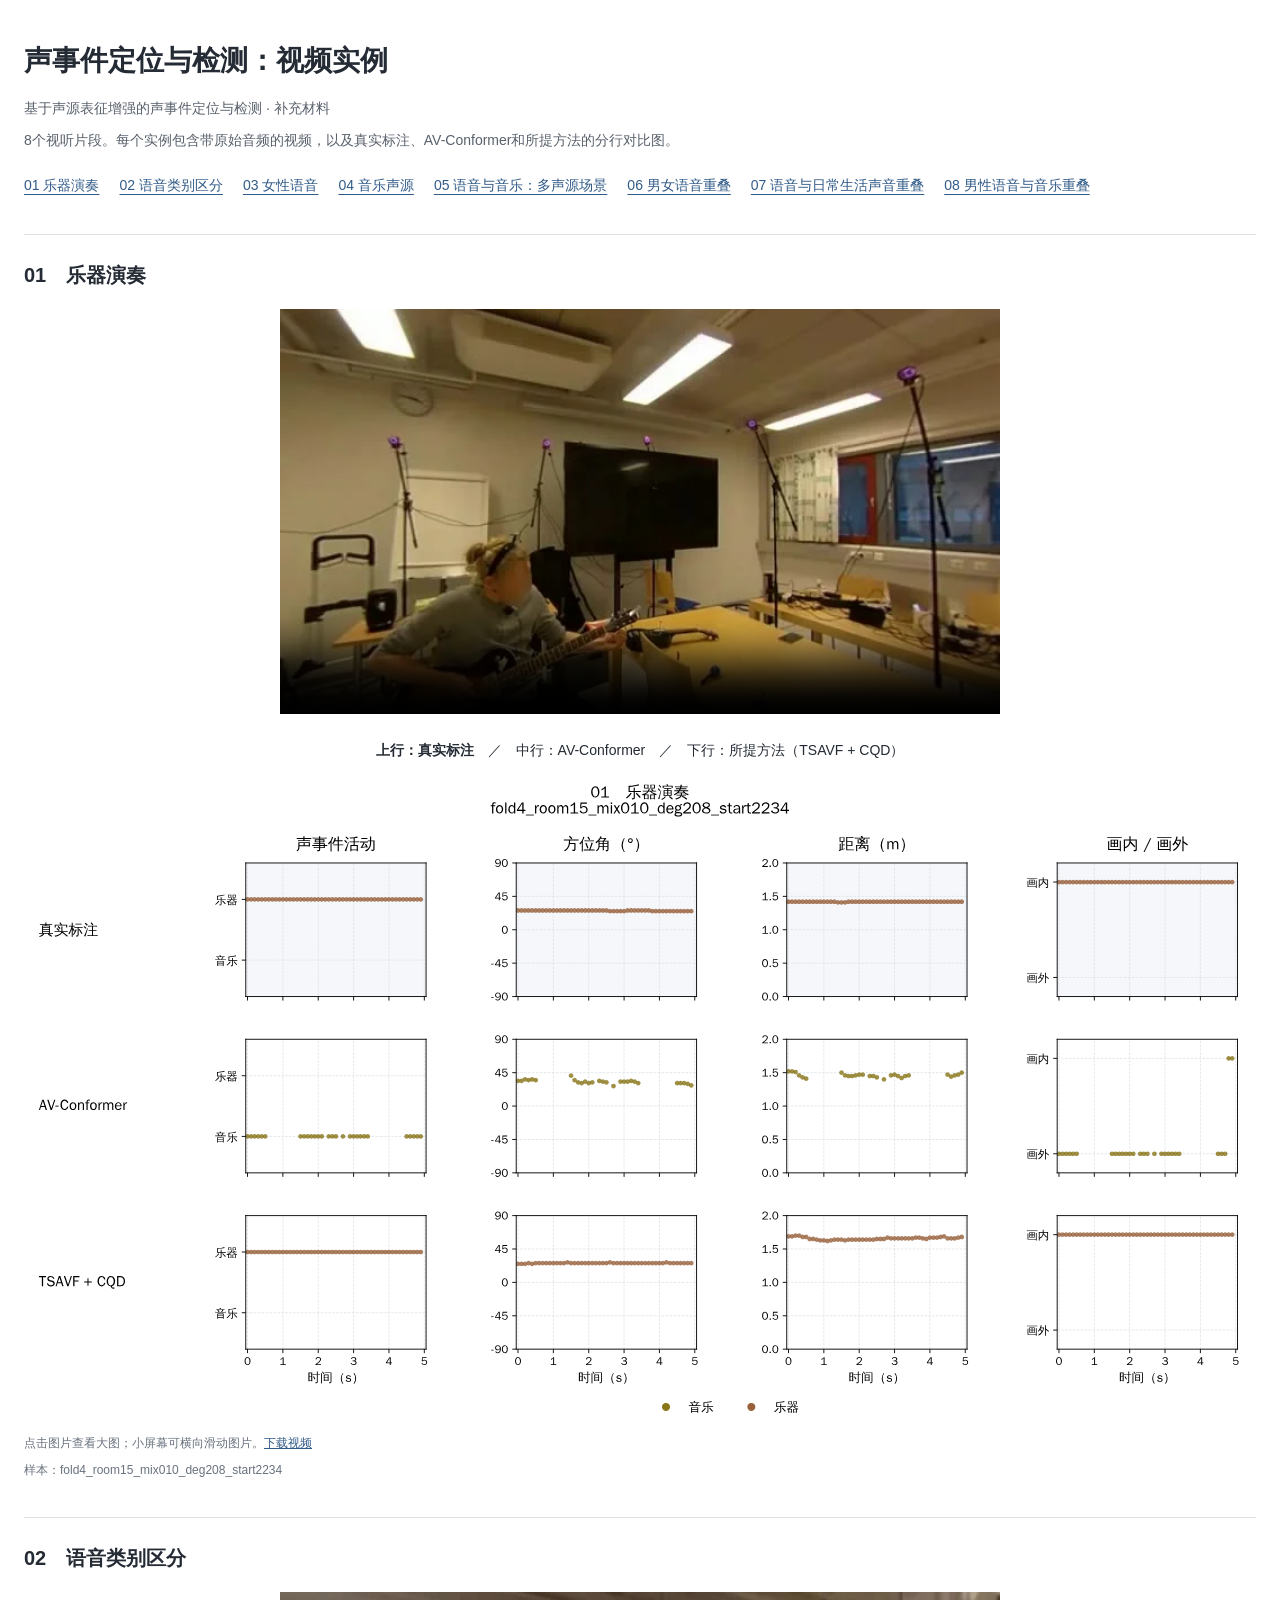
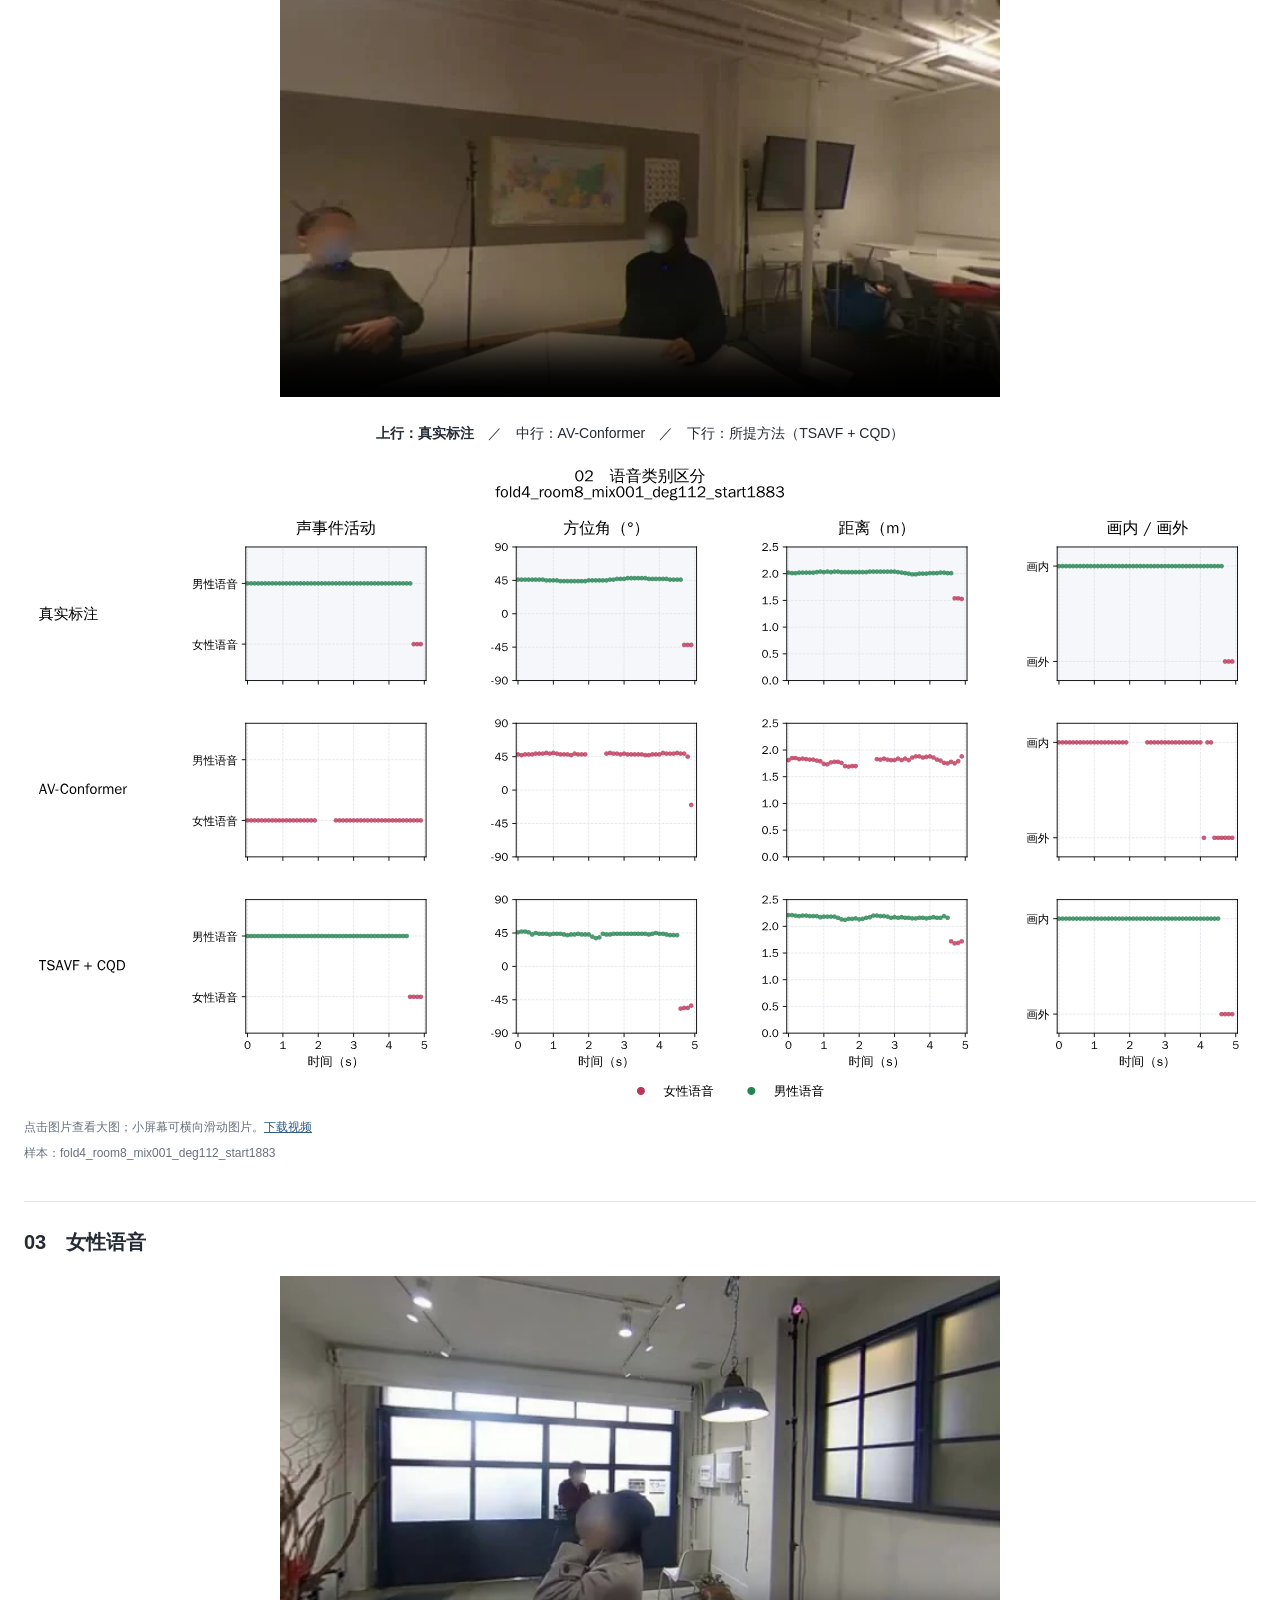
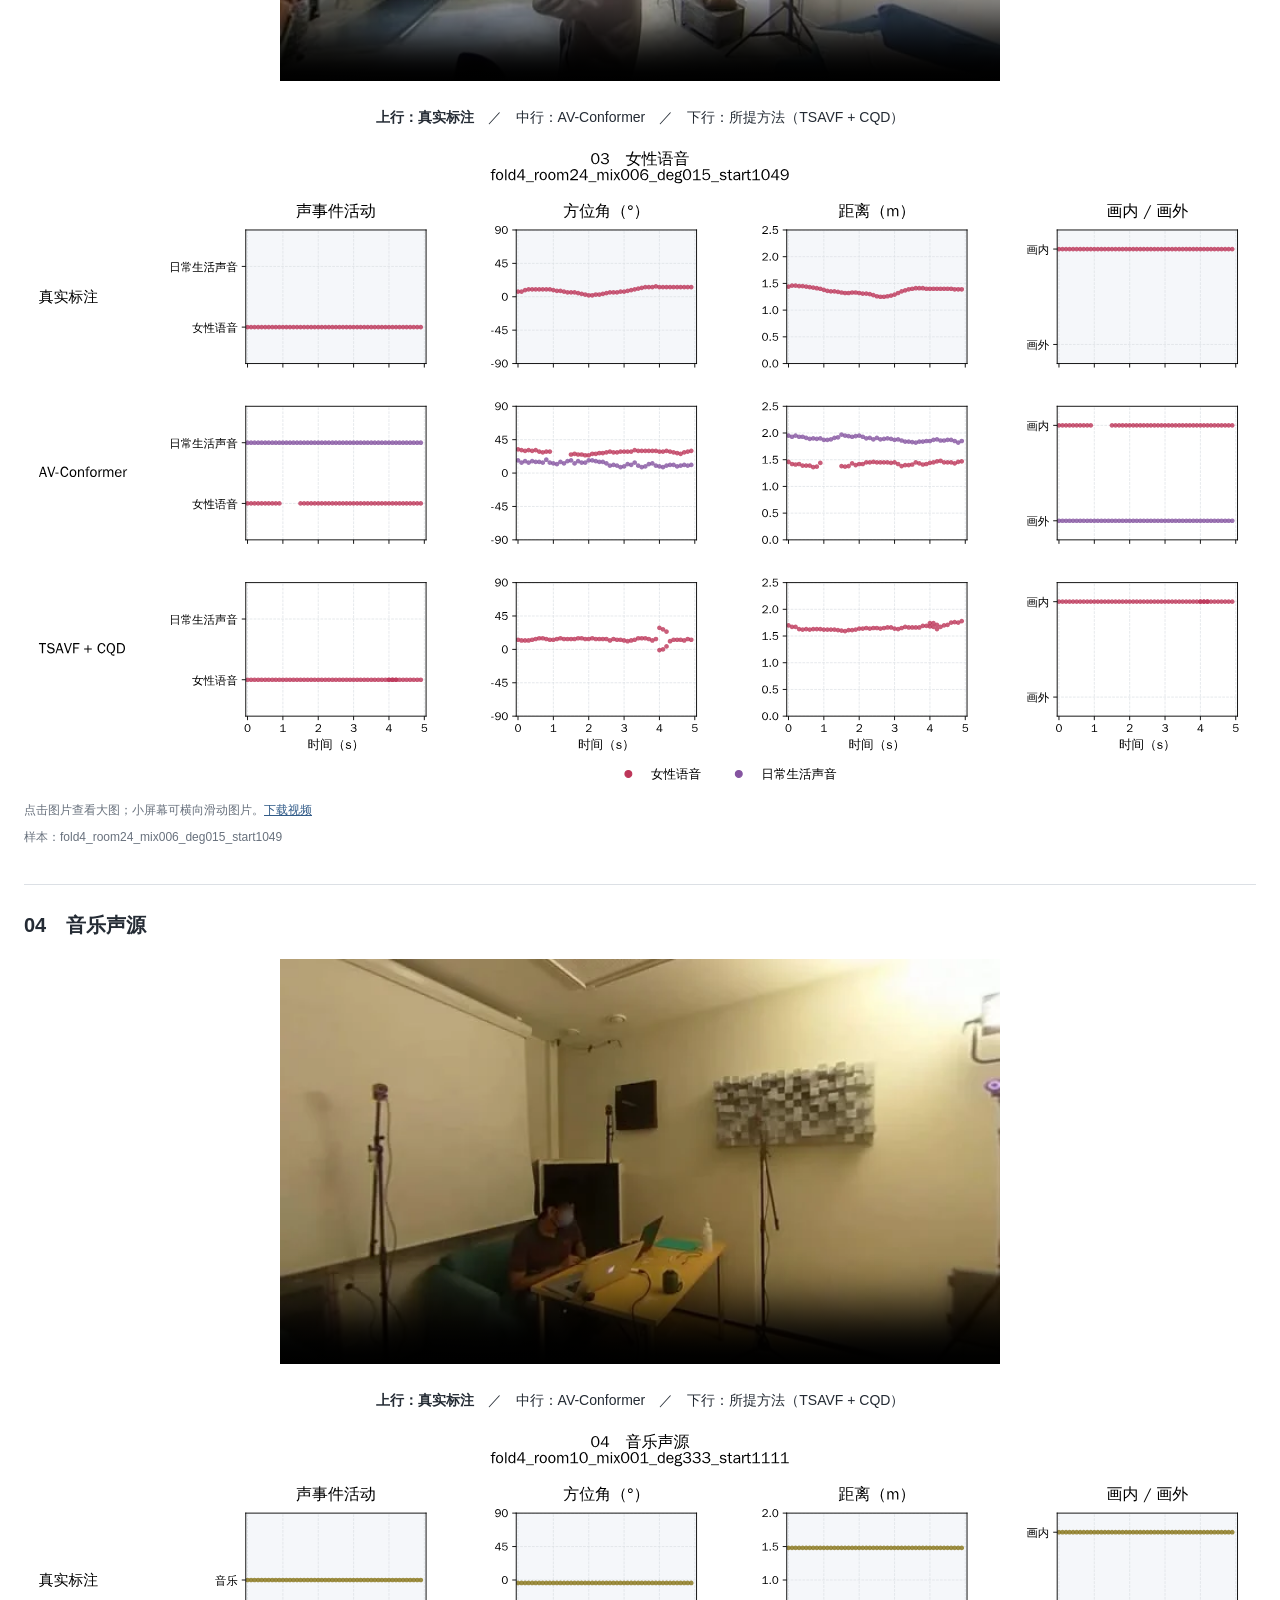
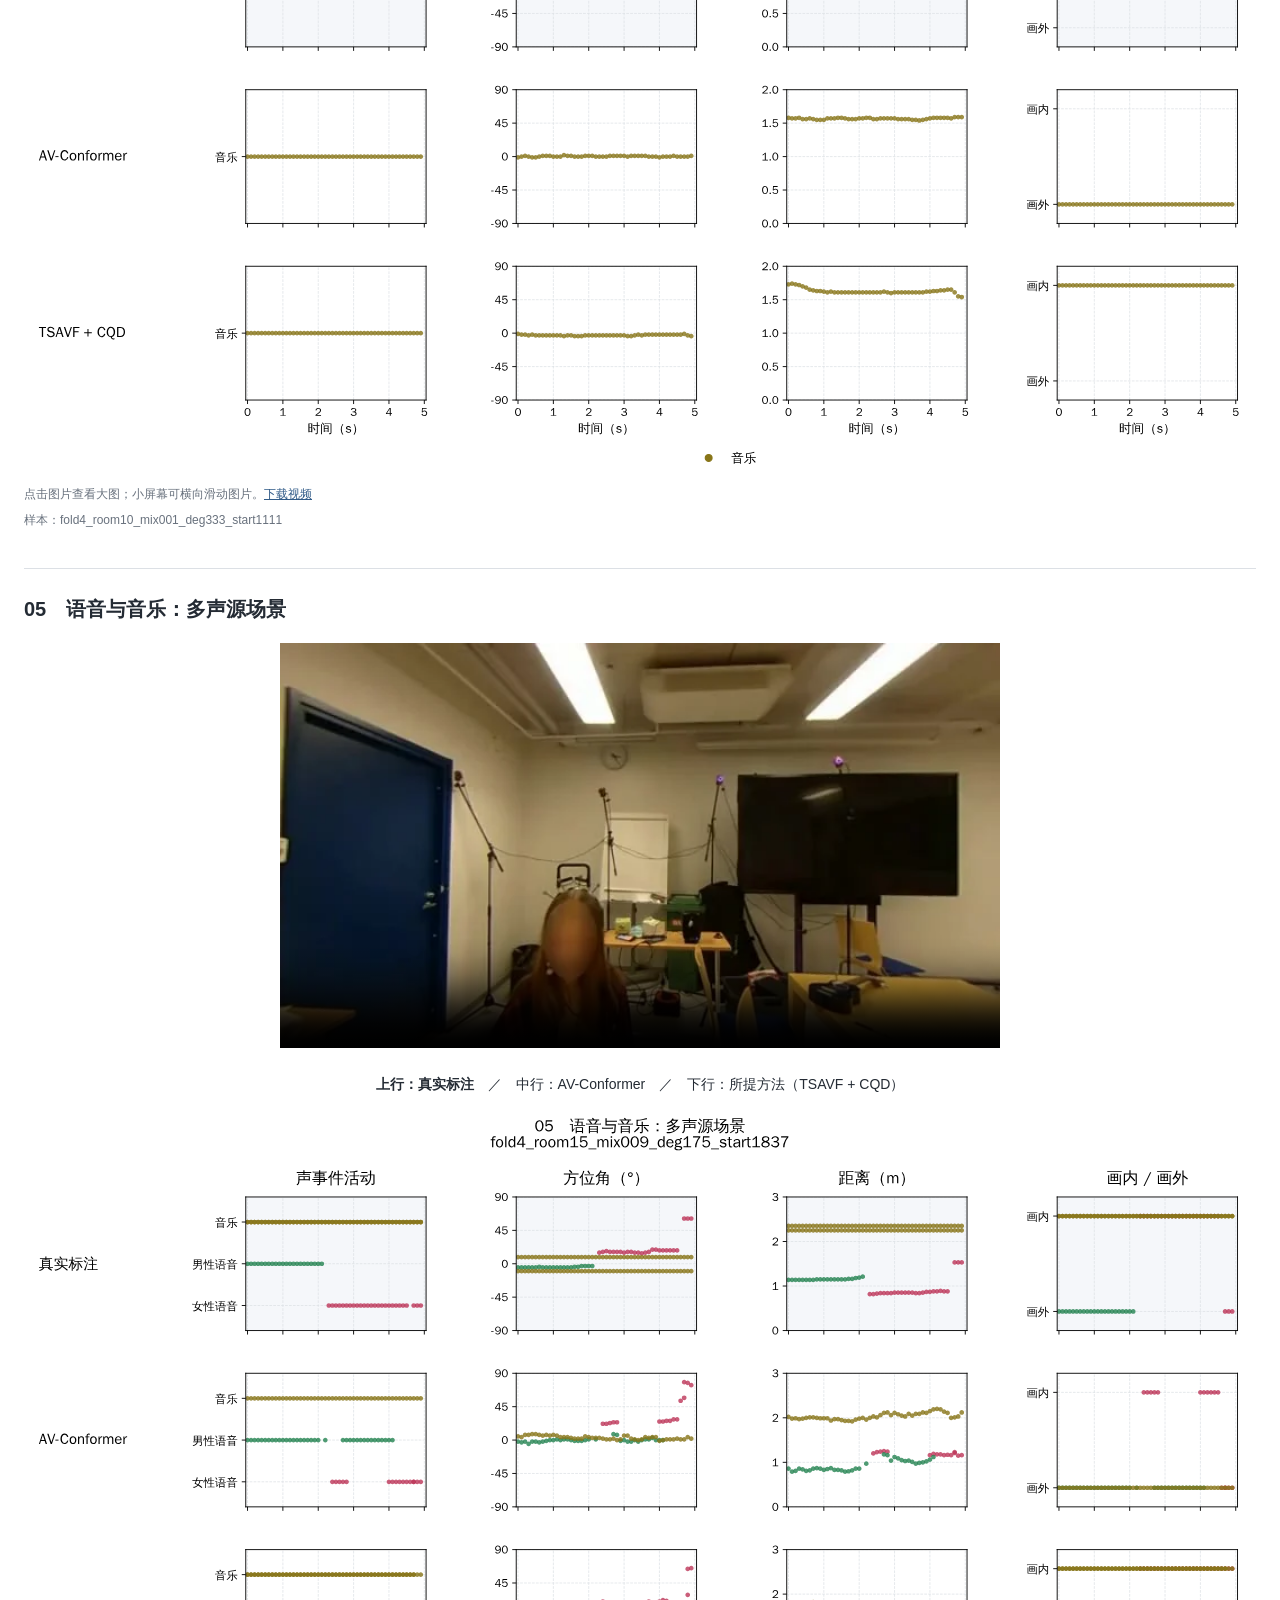
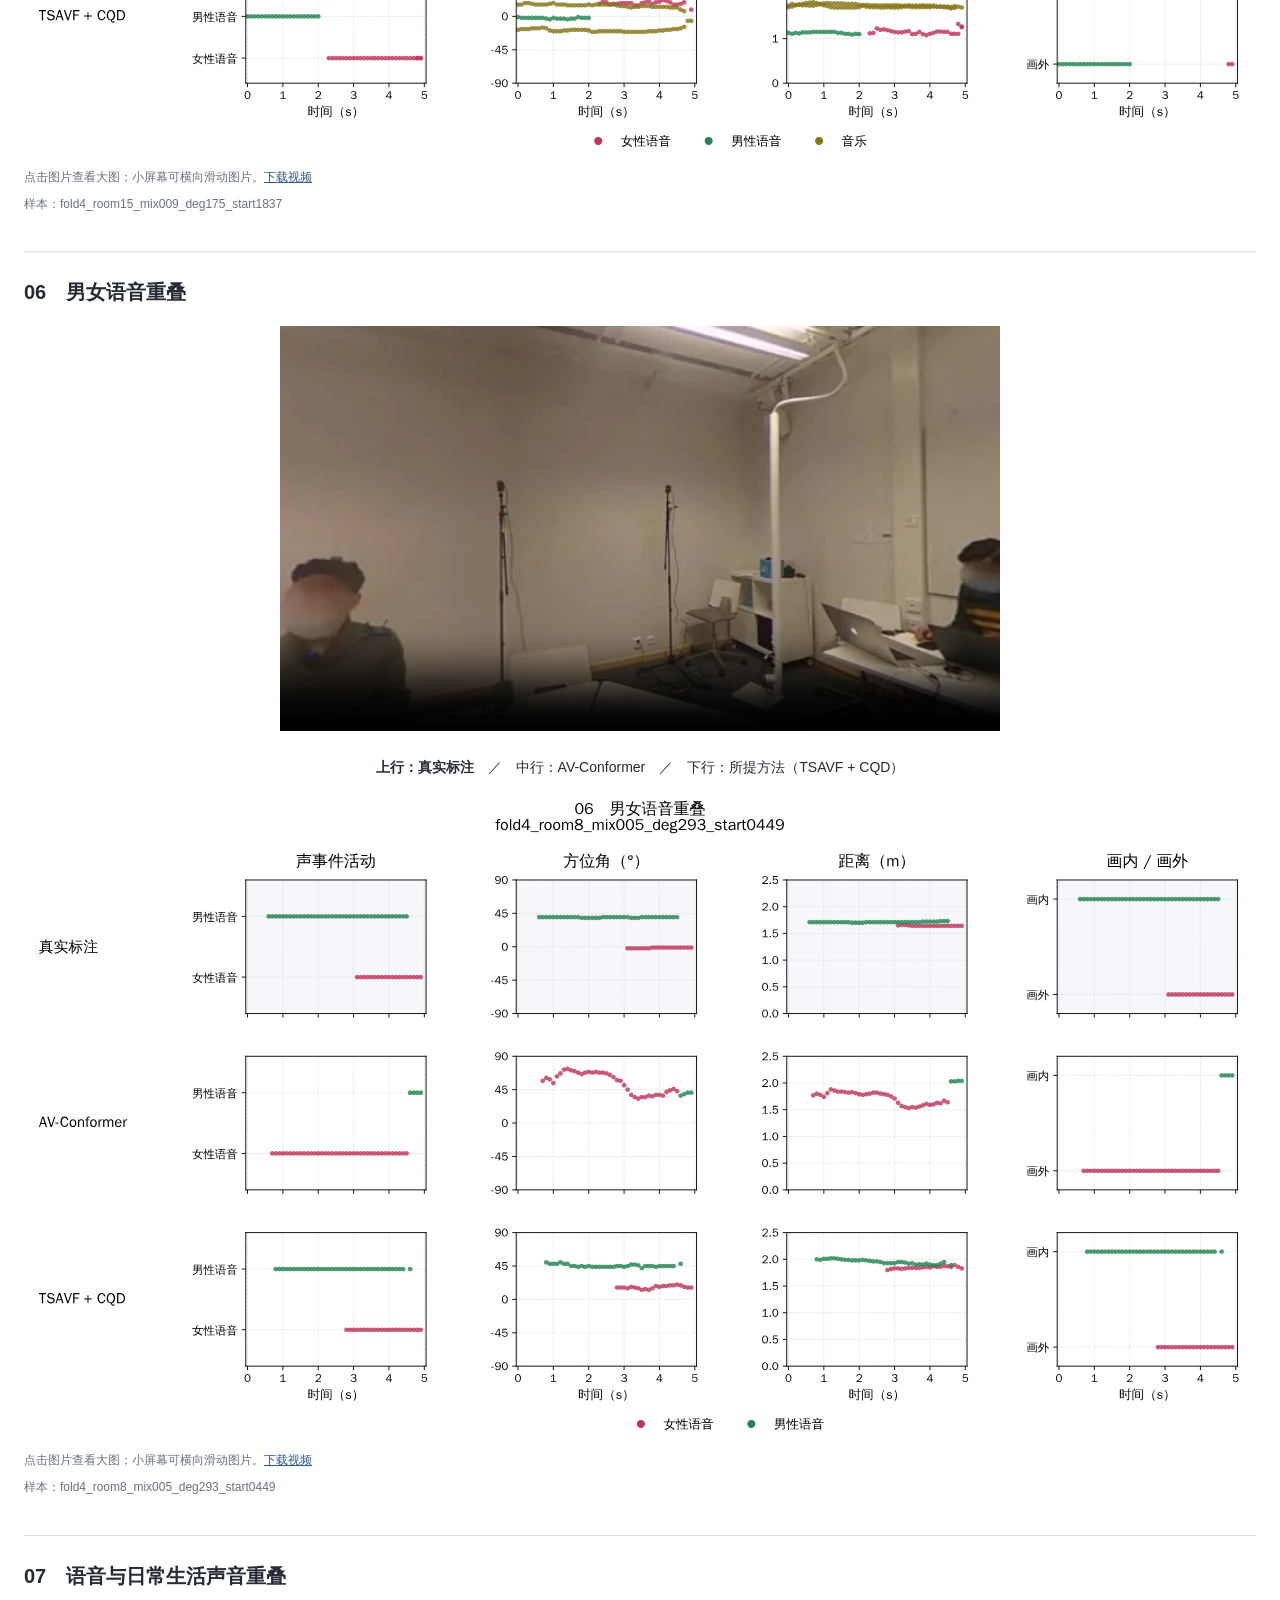
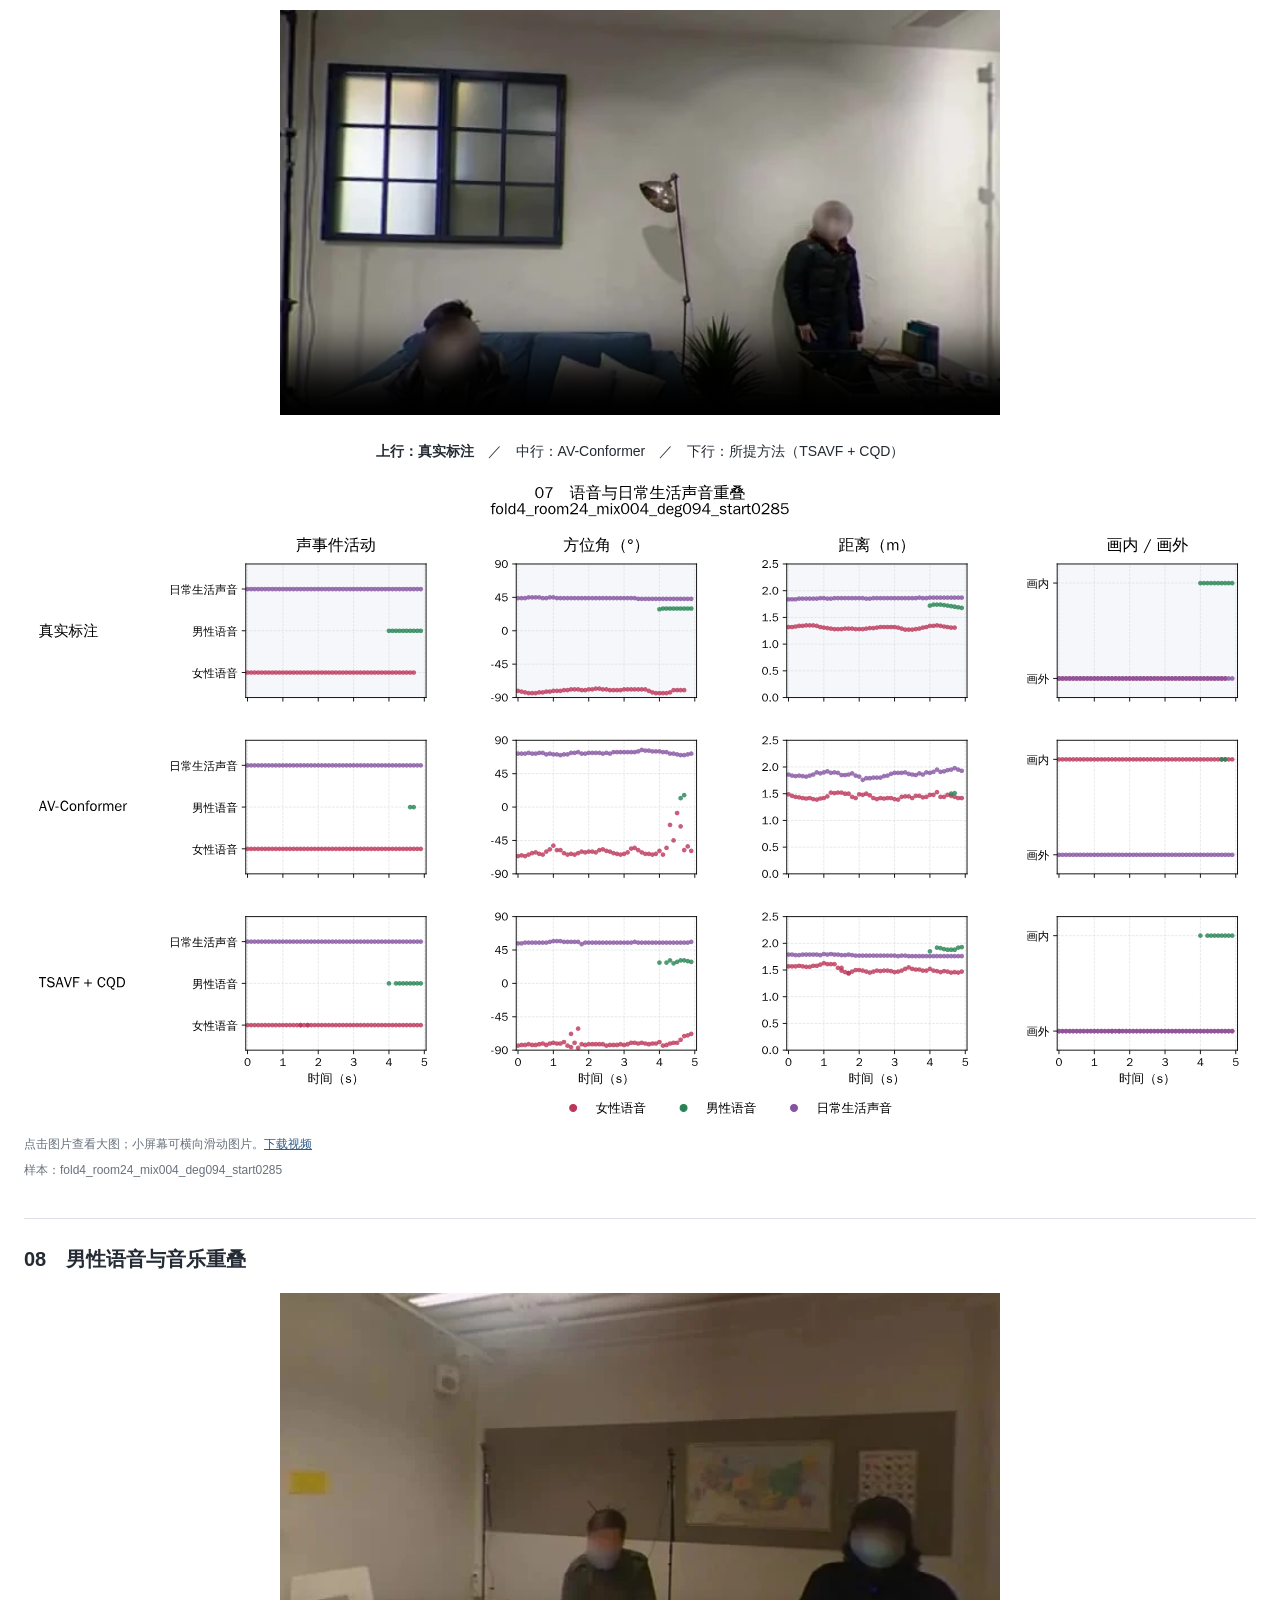
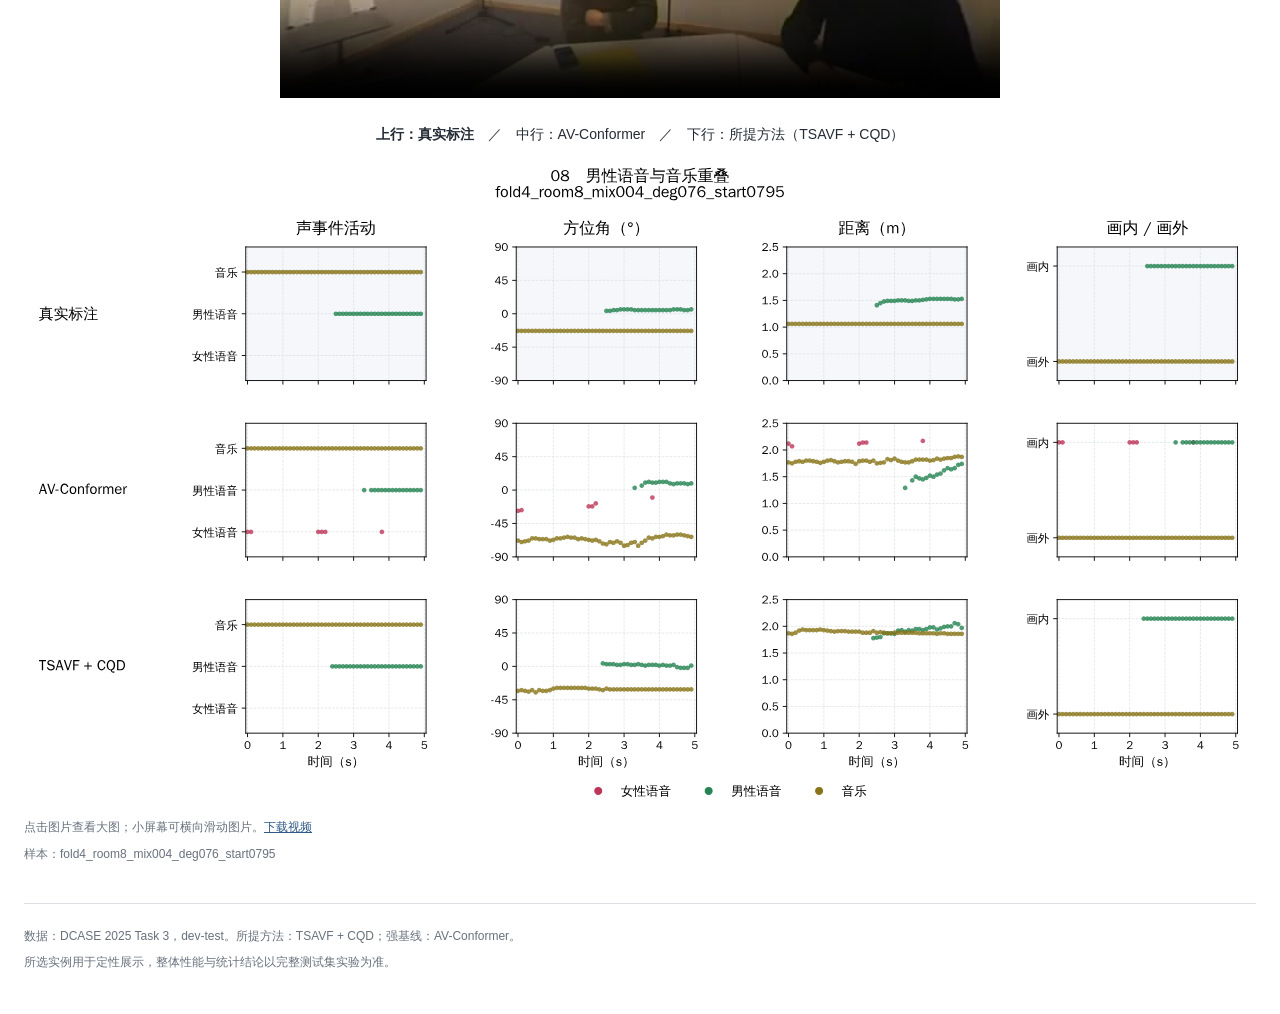
==== index.html @ 4a23061b "Add files via upload" ====
<!doctype html>
<html lang="zh-CN">
<head>
  <meta charset="utf-8">
  <meta name="viewport" content="width=device-width, initial-scale=1">
  <meta name="robots" content="noindex, nofollow">
  <meta name="description" content="基于声源表征增强的声事件定位与检测：八个视听实例及真实标注、AV-Conformer和所提方法的分行对比。">
  <title>声事件定位与检测 · 视频实例</title>
  <link rel="icon" href="assets/favicon.svg" type="image/svg+xml">
  <link rel="stylesheet" href="styles.css">
</head>
<body>
  <main>
    <header>
      <h1>声事件定位与检测：视频实例</h1>
      <p>基于声源表征增强的声事件定位与检测 · 补充材料</p>
      <p>8个视听片段。每个实例包含带原始音频的视频，以及真实标注、AV-Conformer和所提方法的分行对比图。</p>
      <nav aria-label="样本目录"><a href="#case-01">01 乐器演奏</a>
        <a href="#case-02">02 语音类别区分</a>
        <a href="#case-03">03 女性语音</a>
        <a href="#case-04">04 音乐声源</a>
        <a href="#case-05">05 语音与音乐：多声源场景</a>
        <a href="#case-06">06 男女语音重叠</a>
        <a href="#case-07">07 语音与日常生活声音重叠</a>
        <a href="#case-08">08 男性语音与音乐重叠</a></nav>
    </header>
    <section class="example" id="case-01">
      <h2>01　乐器演奏</h2>
      <video controls playsinline preload="none" poster="assets/case-01-poster.webp"
             aria-label="乐器演奏视频，含原始音频">
        <source src="assets/case-01.mp4" type="video/mp4">
        您的浏览器不支持视频播放，请<a href="assets/case-01.mp4">下载视频</a>。
      </video>
      <p class="row-guide"><strong>上行：真实标注</strong>　／　中行：AV-Conformer　／　下行：所提方法（TSAVF + CQD）</p>
      <a class="comparison" href="plots/01_fold4_room15_mix010_deg208_start2234.svg" target="_blank" rel="noopener"
         aria-label="打开乐器演奏完整对比图">
        <img src="plots/01_fold4_room15_mix010_deg208_start2234.svg" loading="lazy" width="1500" height="800"
             alt="乐器演奏。三行分别为真实标注、AV-Conformer和所提方法；四列分别为声事件活动、方位角、距离和画内画外，同列使用相同刻度。">
      </a>
      <p class="caption">点击图片查看大图；小屏幕可横向滑动图片。<a href="assets/case-01.mp4" download>下载视频</a></p>
      <p class="sample">样本：fold4_room15_mix010_deg208_start2234</p>
    </section>
    <section class="example" id="case-02">
      <h2>02　语音类别区分</h2>
      <video controls playsinline preload="none" poster="assets/case-02-poster.webp"
             aria-label="语音类别区分视频，含原始音频">
        <source src="assets/case-02.mp4" type="video/mp4">
        您的浏览器不支持视频播放，请<a href="assets/case-02.mp4">下载视频</a>。
      </video>
      <p class="row-guide"><strong>上行：真实标注</strong>　／　中行：AV-Conformer　／　下行：所提方法（TSAVF + CQD）</p>
      <a class="comparison" href="plots/02_fold4_room8_mix001_deg112_start1883.svg" target="_blank" rel="noopener"
         aria-label="打开语音类别区分完整对比图">
        <img src="plots/02_fold4_room8_mix001_deg112_start1883.svg" loading="lazy" width="1500" height="800"
             alt="语音类别区分。三行分别为真实标注、AV-Conformer和所提方法；四列分别为声事件活动、方位角、距离和画内画外，同列使用相同刻度。">
      </a>
      <p class="caption">点击图片查看大图；小屏幕可横向滑动图片。<a href="assets/case-02.mp4" download>下载视频</a></p>
      <p class="sample">样本：fold4_room8_mix001_deg112_start1883</p>
    </section>
    <section class="example" id="case-03">
      <h2>03　女性语音</h2>
      <video controls playsinline preload="none" poster="assets/case-03-poster.webp"
             aria-label="女性语音视频，含原始音频">
        <source src="assets/case-03.mp4" type="video/mp4">
        您的浏览器不支持视频播放，请<a href="assets/case-03.mp4">下载视频</a>。
      </video>
      <p class="row-guide"><strong>上行：真实标注</strong>　／　中行：AV-Conformer　／　下行：所提方法（TSAVF + CQD）</p>
      <a class="comparison" href="plots/03_fold4_room24_mix006_deg015_start1049.svg" target="_blank" rel="noopener"
         aria-label="打开女性语音完整对比图">
        <img src="plots/03_fold4_room24_mix006_deg015_start1049.svg" loading="lazy" width="1500" height="800"
             alt="女性语音。三行分别为真实标注、AV-Conformer和所提方法；四列分别为声事件活动、方位角、距离和画内画外，同列使用相同刻度。">
      </a>
      <p class="caption">点击图片查看大图；小屏幕可横向滑动图片。<a href="assets/case-03.mp4" download>下载视频</a></p>
      <p class="sample">样本：fold4_room24_mix006_deg015_start1049</p>
    </section>
    <section class="example" id="case-04">
      <h2>04　音乐声源</h2>
      <video controls playsinline preload="none" poster="assets/case-04-poster.webp"
             aria-label="音乐声源视频，含原始音频">
        <source src="assets/case-04.mp4" type="video/mp4">
        您的浏览器不支持视频播放，请<a href="assets/case-04.mp4">下载视频</a>。
      </video>
      <p class="row-guide"><strong>上行：真实标注</strong>　／　中行：AV-Conformer　／　下行：所提方法（TSAVF + CQD）</p>
      <a class="comparison" href="plots/04_fold4_room10_mix001_deg333_start1111.svg" target="_blank" rel="noopener"
         aria-label="打开音乐声源完整对比图">
        <img src="plots/04_fold4_room10_mix001_deg333_start1111.svg" loading="lazy" width="1500" height="800"
             alt="音乐声源。三行分别为真实标注、AV-Conformer和所提方法；四列分别为声事件活动、方位角、距离和画内画外，同列使用相同刻度。">
      </a>
      <p class="caption">点击图片查看大图；小屏幕可横向滑动图片。<a href="assets/case-04.mp4" download>下载视频</a></p>
      <p class="sample">样本：fold4_room10_mix001_deg333_start1111</p>
    </section>
    <section class="example" id="case-05">
      <h2>05　语音与音乐：多声源场景</h2>
      <video controls playsinline preload="none" poster="assets/case-05-poster.webp"
             aria-label="语音与音乐：多声源场景视频，含原始音频">
        <source src="assets/case-05.mp4" type="video/mp4">
        您的浏览器不支持视频播放，请<a href="assets/case-05.mp4">下载视频</a>。
      </video>
      <p class="row-guide"><strong>上行：真实标注</strong>　／　中行：AV-Conformer　／　下行：所提方法（TSAVF + CQD）</p>
      <a class="comparison" href="plots/05_fold4_room15_mix009_deg175_start1837.svg" target="_blank" rel="noopener"
         aria-label="打开语音与音乐：多声源场景完整对比图">
        <img src="plots/05_fold4_room15_mix009_deg175_start1837.svg" loading="lazy" width="1500" height="800"
             alt="语音与音乐：多声源场景。三行分别为真实标注、AV-Conformer和所提方法；四列分别为声事件活动、方位角、距离和画内画外，同列使用相同刻度。">
      </a>
      <p class="caption">点击图片查看大图；小屏幕可横向滑动图片。<a href="assets/case-05.mp4" download>下载视频</a></p>
      <p class="sample">样本：fold4_room15_mix009_deg175_start1837</p>
    </section>
    <section class="example" id="case-06">
      <h2>06　男女语音重叠</h2>
      <video controls playsinline preload="none" poster="assets/case-06-poster.webp"
             aria-label="男女语音重叠视频，含原始音频">
        <source src="assets/case-06.mp4" type="video/mp4">
        您的浏览器不支持视频播放，请<a href="assets/case-06.mp4">下载视频</a>。
      </video>
      <p class="row-guide"><strong>上行：真实标注</strong>　／　中行：AV-Conformer　／　下行：所提方法（TSAVF + CQD）</p>
      <a class="comparison" href="plots/06_fold4_room8_mix005_deg293_start0449.svg" target="_blank" rel="noopener"
         aria-label="打开男女语音重叠完整对比图">
        <img src="plots/06_fold4_room8_mix005_deg293_start0449.svg" loading="lazy" width="1500" height="800"
             alt="男女语音重叠。三行分别为真实标注、AV-Conformer和所提方法；四列分别为声事件活动、方位角、距离和画内画外，同列使用相同刻度。">
      </a>
      <p class="caption">点击图片查看大图；小屏幕可横向滑动图片。<a href="assets/case-06.mp4" download>下载视频</a></p>
      <p class="sample">样本：fold4_room8_mix005_deg293_start0449</p>
    </section>
    <section class="example" id="case-07">
      <h2>07　语音与日常生活声音重叠</h2>
      <video controls playsinline preload="none" poster="assets/case-07-poster.webp"
             aria-label="语音与日常生活声音重叠视频，含原始音频">
        <source src="assets/case-07.mp4" type="video/mp4">
        您的浏览器不支持视频播放，请<a href="assets/case-07.mp4">下载视频</a>。
      </video>
      <p class="row-guide"><strong>上行：真实标注</strong>　／　中行：AV-Conformer　／　下行：所提方法（TSAVF + CQD）</p>
      <a class="comparison" href="plots/07_fold4_room24_mix004_deg094_start0285.svg" target="_blank" rel="noopener"
         aria-label="打开语音与日常生活声音重叠完整对比图">
        <img src="plots/07_fold4_room24_mix004_deg094_start0285.svg" loading="lazy" width="1500" height="800"
             alt="语音与日常生活声音重叠。三行分别为真实标注、AV-Conformer和所提方法；四列分别为声事件活动、方位角、距离和画内画外，同列使用相同刻度。">
      </a>
      <p class="caption">点击图片查看大图；小屏幕可横向滑动图片。<a href="assets/case-07.mp4" download>下载视频</a></p>
      <p class="sample">样本：fold4_room24_mix004_deg094_start0285</p>
    </section>
    <section class="example" id="case-08">
      <h2>08　男性语音与音乐重叠</h2>
      <video controls playsinline preload="none" poster="assets/case-08-poster.webp"
             aria-label="男性语音与音乐重叠视频，含原始音频">
        <source src="assets/case-08.mp4" type="video/mp4">
        您的浏览器不支持视频播放，请<a href="assets/case-08.mp4">下载视频</a>。
      </video>
      <p class="row-guide"><strong>上行：真实标注</strong>　／　中行：AV-Conformer　／　下行：所提方法（TSAVF + CQD）</p>
      <a class="comparison" href="plots/08_fold4_room8_mix004_deg076_start0795.svg" target="_blank" rel="noopener"
         aria-label="打开男性语音与音乐重叠完整对比图">
        <img src="plots/08_fold4_room8_mix004_deg076_start0795.svg" loading="lazy" width="1500" height="800"
             alt="男性语音与音乐重叠。三行分别为真实标注、AV-Conformer和所提方法；四列分别为声事件活动、方位角、距离和画内画外，同列使用相同刻度。">
      </a>
      <p class="caption">点击图片查看大图；小屏幕可横向滑动图片。<a href="assets/case-08.mp4" download>下载视频</a></p>
      <p class="sample">样本：fold4_room8_mix004_deg076_start0795</p>
    </section>
    <footer>
      <p>数据：DCASE 2025 Task 3，dev-test。所提方法：TSAVF + CQD；强基线：AV-Conformer。</p>
      <p>所选实例用于定性展示，整体性能与统计结论以完整测试集实验为准。</p>
    </footer>
  </main>
  <script src="app.js" defer></script>
</body>
</html>
---- styles.css ----
* { box-sizing: border-box; }
html { scroll-behavior: smooth; }
body { margin: 0; background: #fff; color: #242b34;
  font-family: -apple-system, BlinkMacSystemFont, 'Segoe UI', 'Microsoft YaHei', sans-serif;
  line-height: 1.8; }
main { max-width: 1280px; margin: 0 auto; padding: 36px 24px; }
h1 { font-size: 28px; margin: 0 0 10px; }
header p { margin: 6px 0; color: #59616c; font-size: 14px; }
nav { display: flex; flex-wrap: wrap; gap: 8px 20px; margin-top: 20px; font-size: 14px; }
nav a { text-underline-offset: 4px; }
.example { margin-top: 36px; padding-top: 22px; border-top: 1px solid #dce0e5; }
h2 { font-size: 20px; margin: 0 0 16px; font-weight: 600; }
video { display: block; width: min(100%, 720px); aspect-ratio: 16 / 9;
  margin: 0 auto; background: #151719; }
.row-guide { margin: 24px 0 8px; text-align: center; font-size: 14px; }
.comparison { display: block; overflow-x: auto; }
.comparison img { display: block; width: 100%; min-width: 1000px; height: auto; }
a { color: #315b88; }
a:focus-visible, video:focus-visible { outline: 3px solid #315b88; outline-offset: 4px; }
.caption, .sample { color: #68717d; font-size: 12px; margin: 5px 0; }
.sample { overflow-wrap: anywhere; }
footer { margin-top: 38px; border-top: 1px solid #dce0e5; padding-top: 18px;
  font-size: 12px; color: #68717d; }
footer p { margin: 4px 0; }
@media (max-width: 640px) {
  main { padding: 24px 16px; }
  h1 { font-size: 23px; }
  .row-guide { font-size: 12px; }
}
@media (prefers-reduced-motion: reduce) { html { scroll-behavior: auto; } }
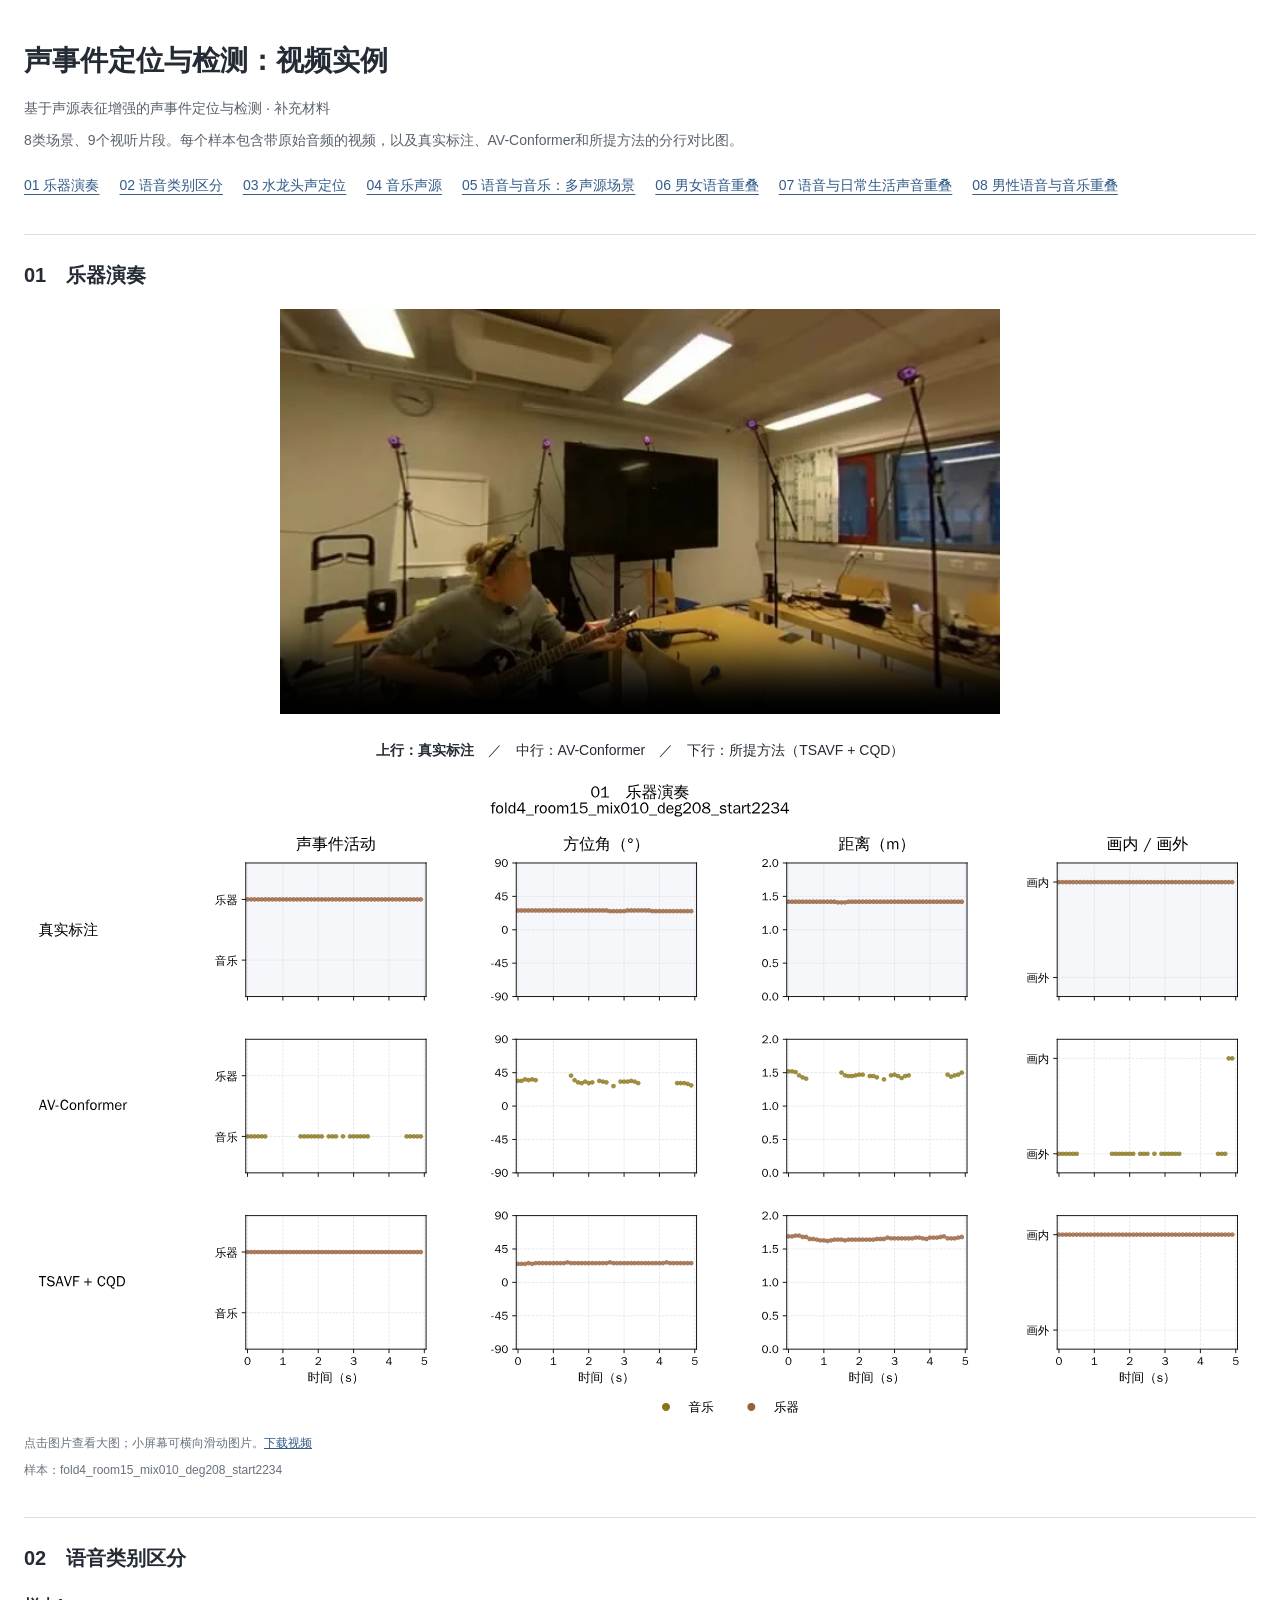
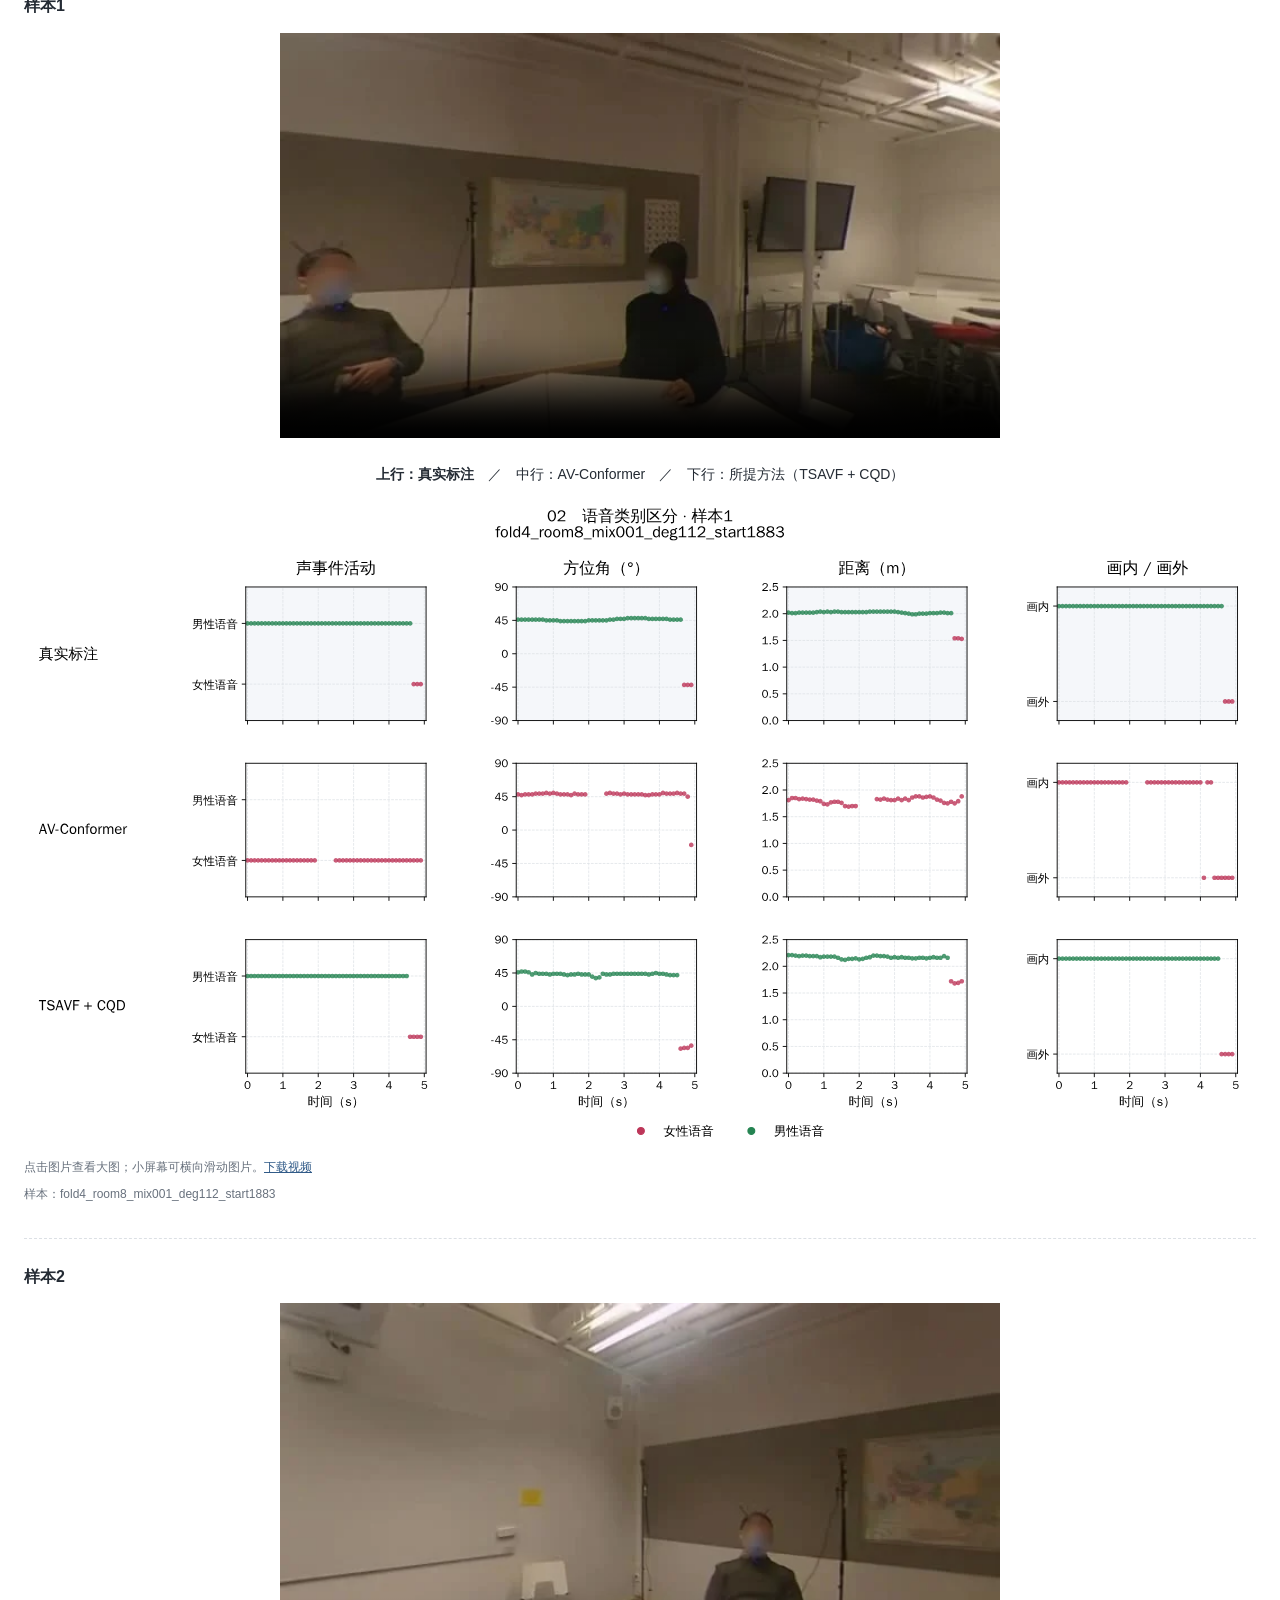
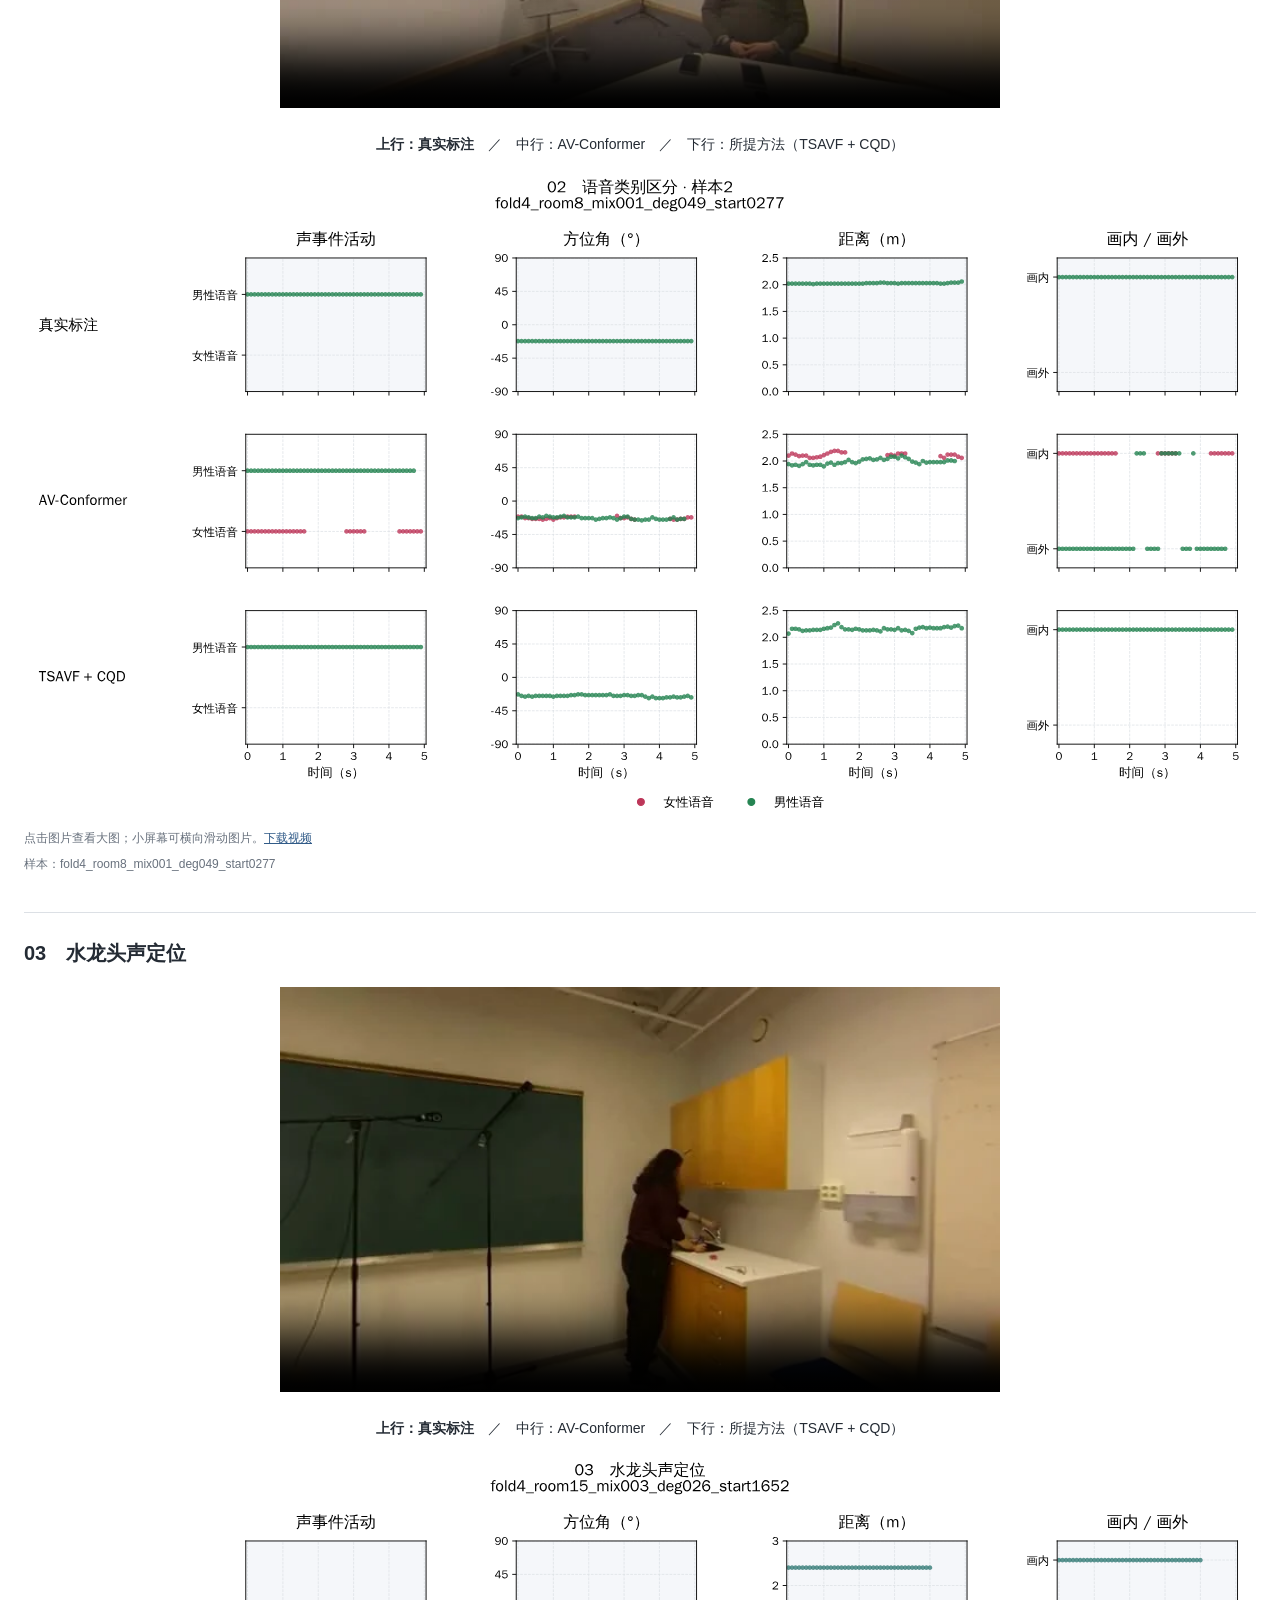
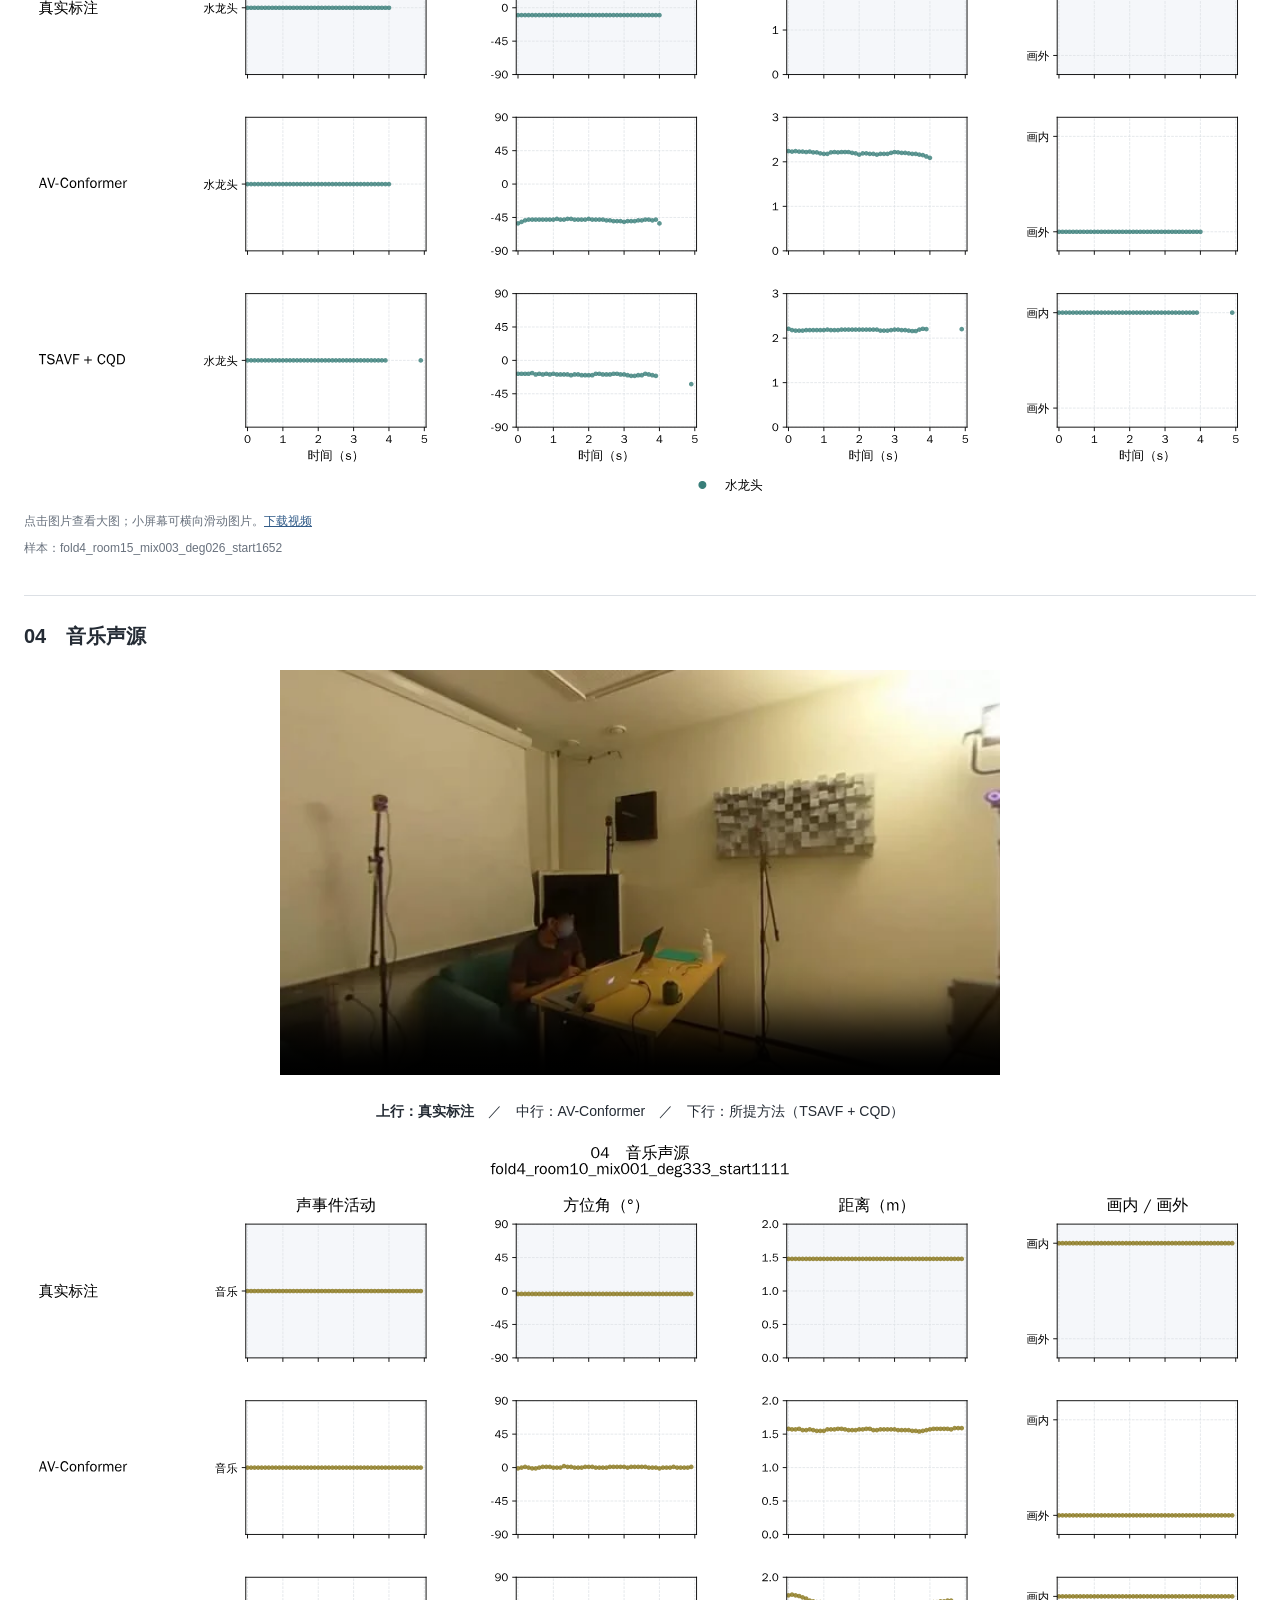
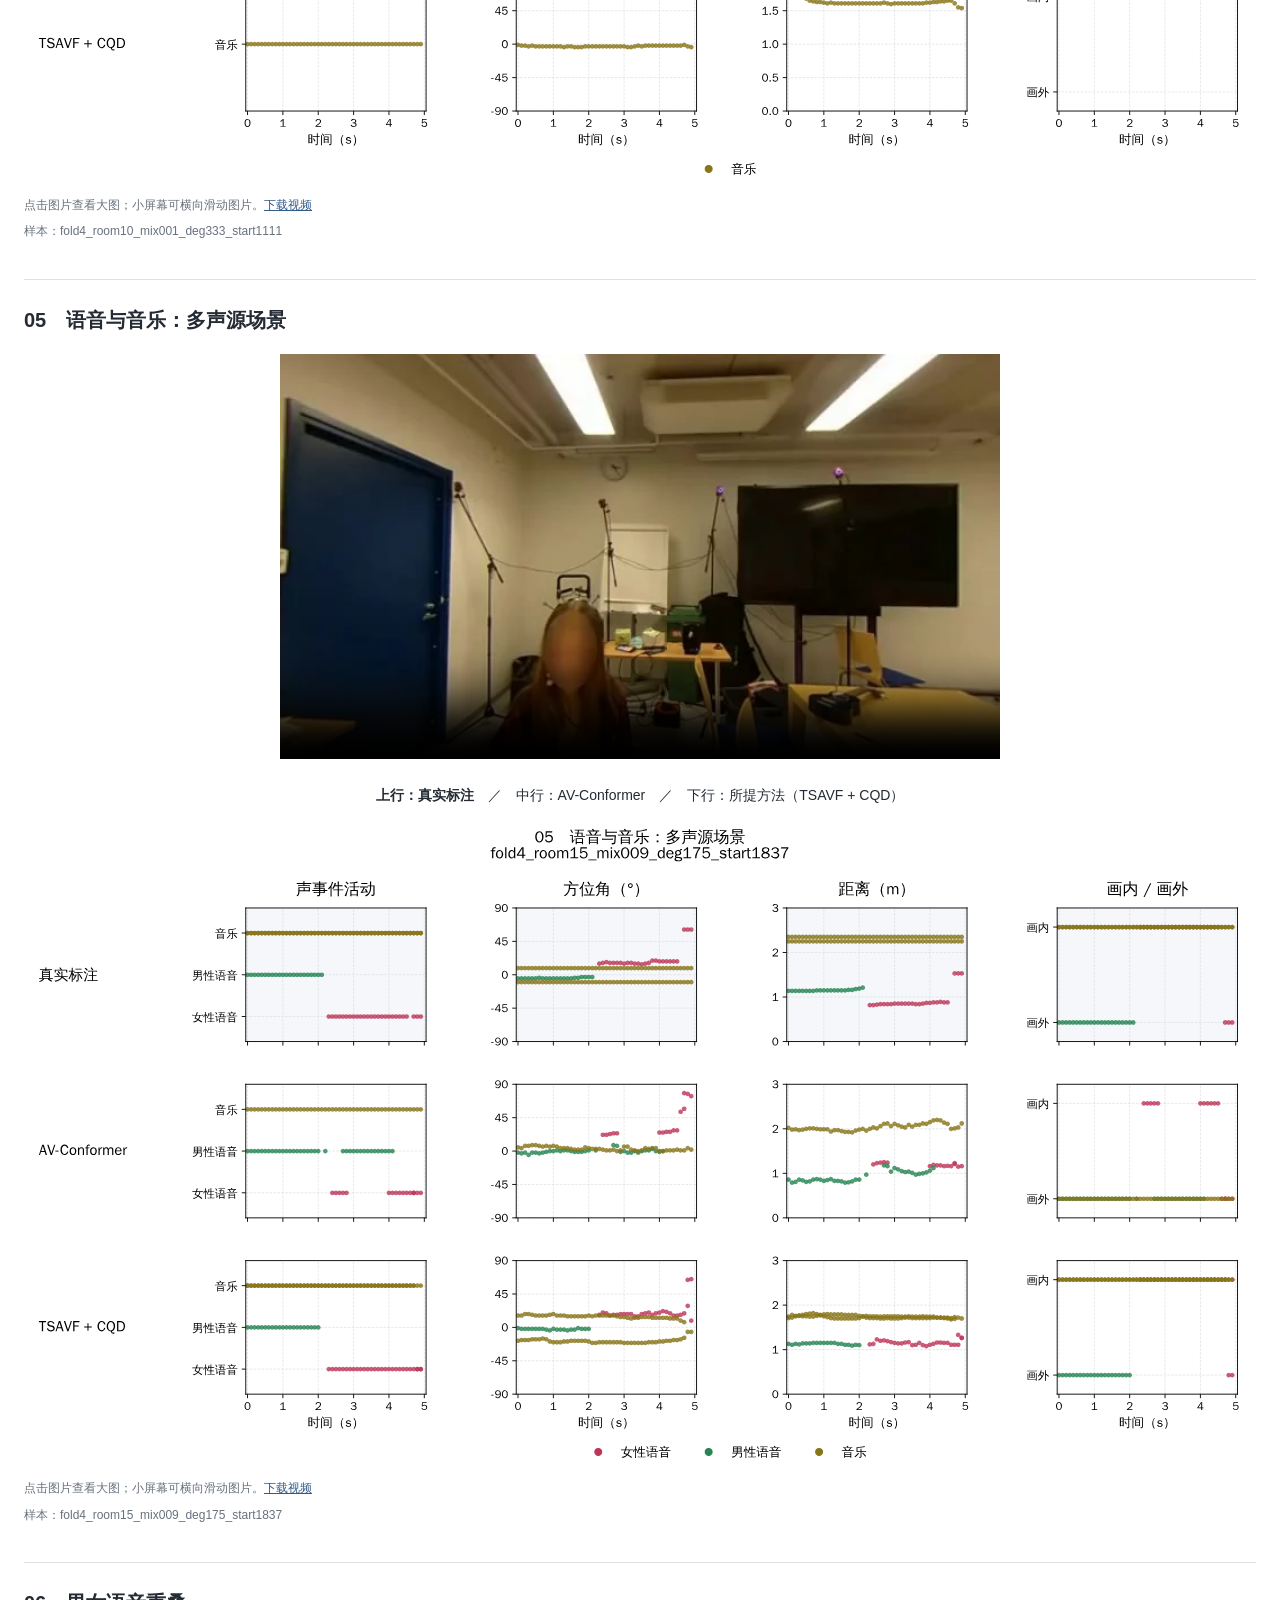
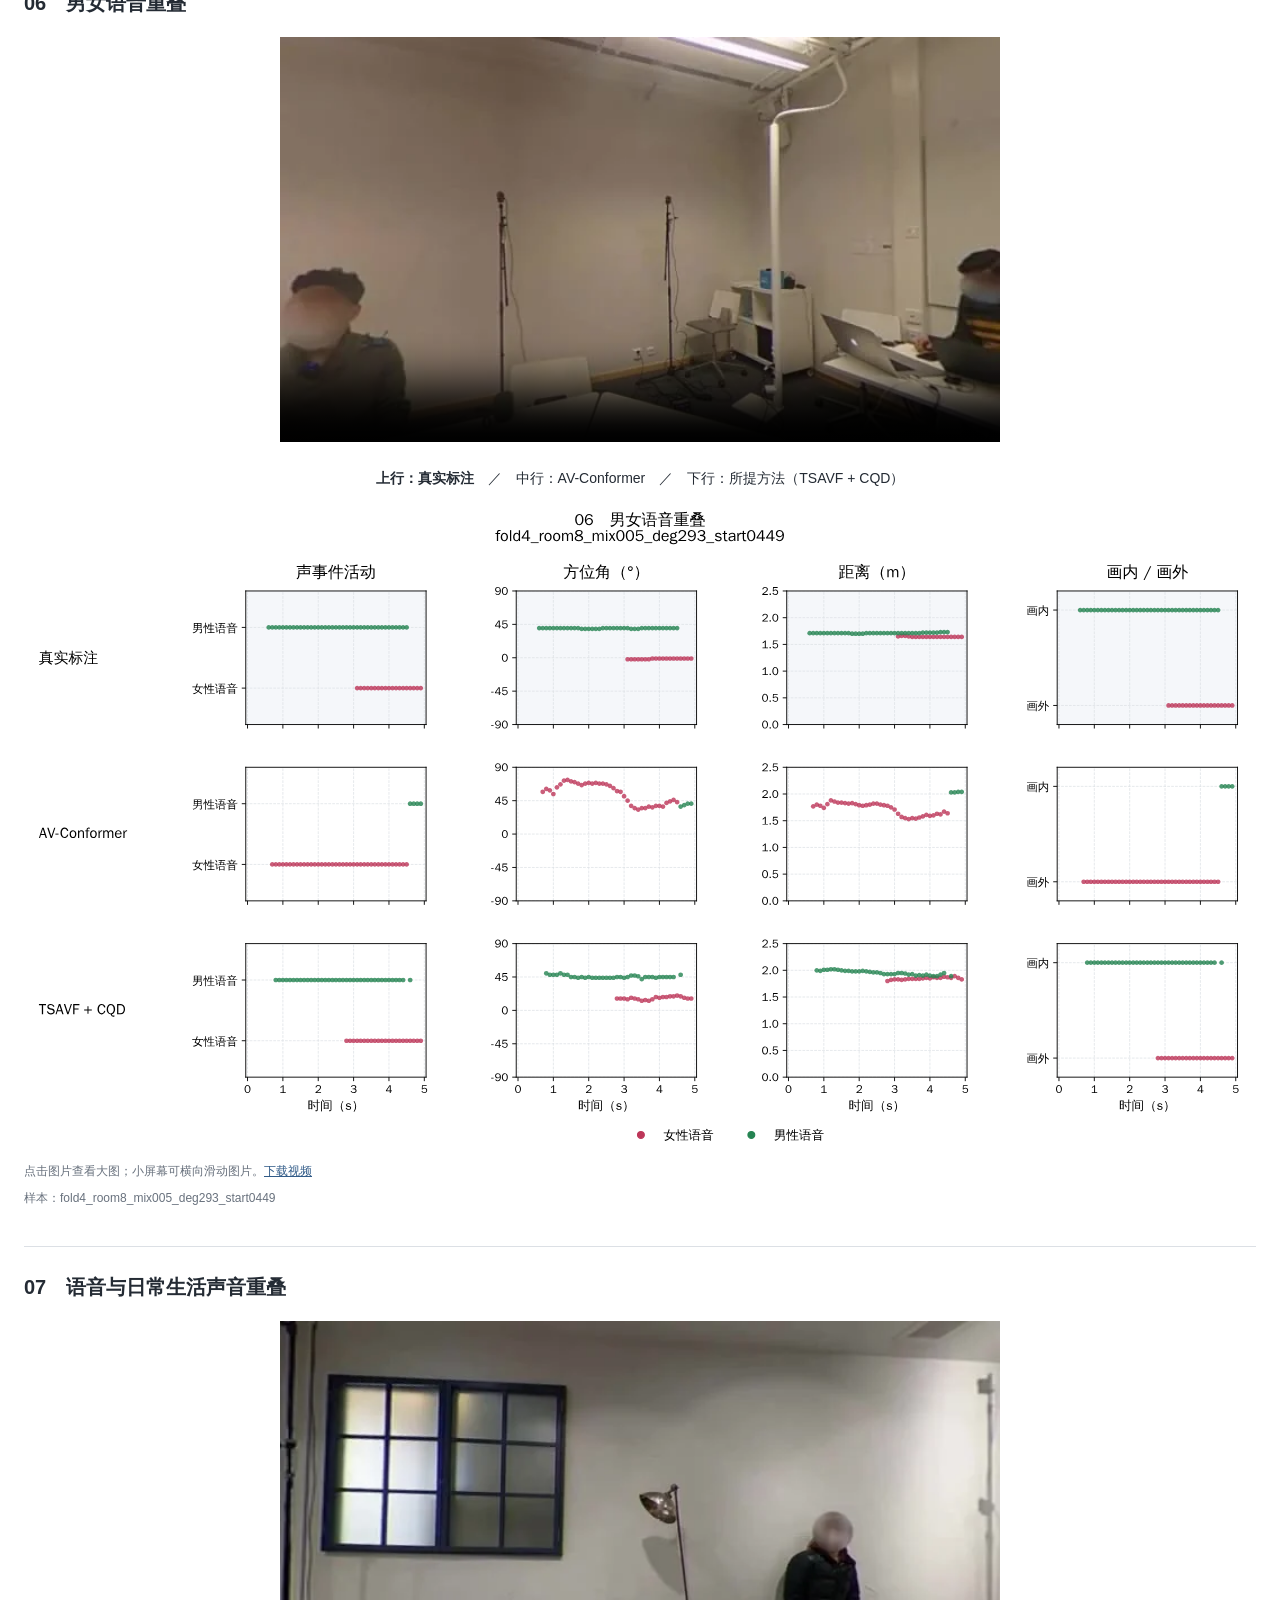
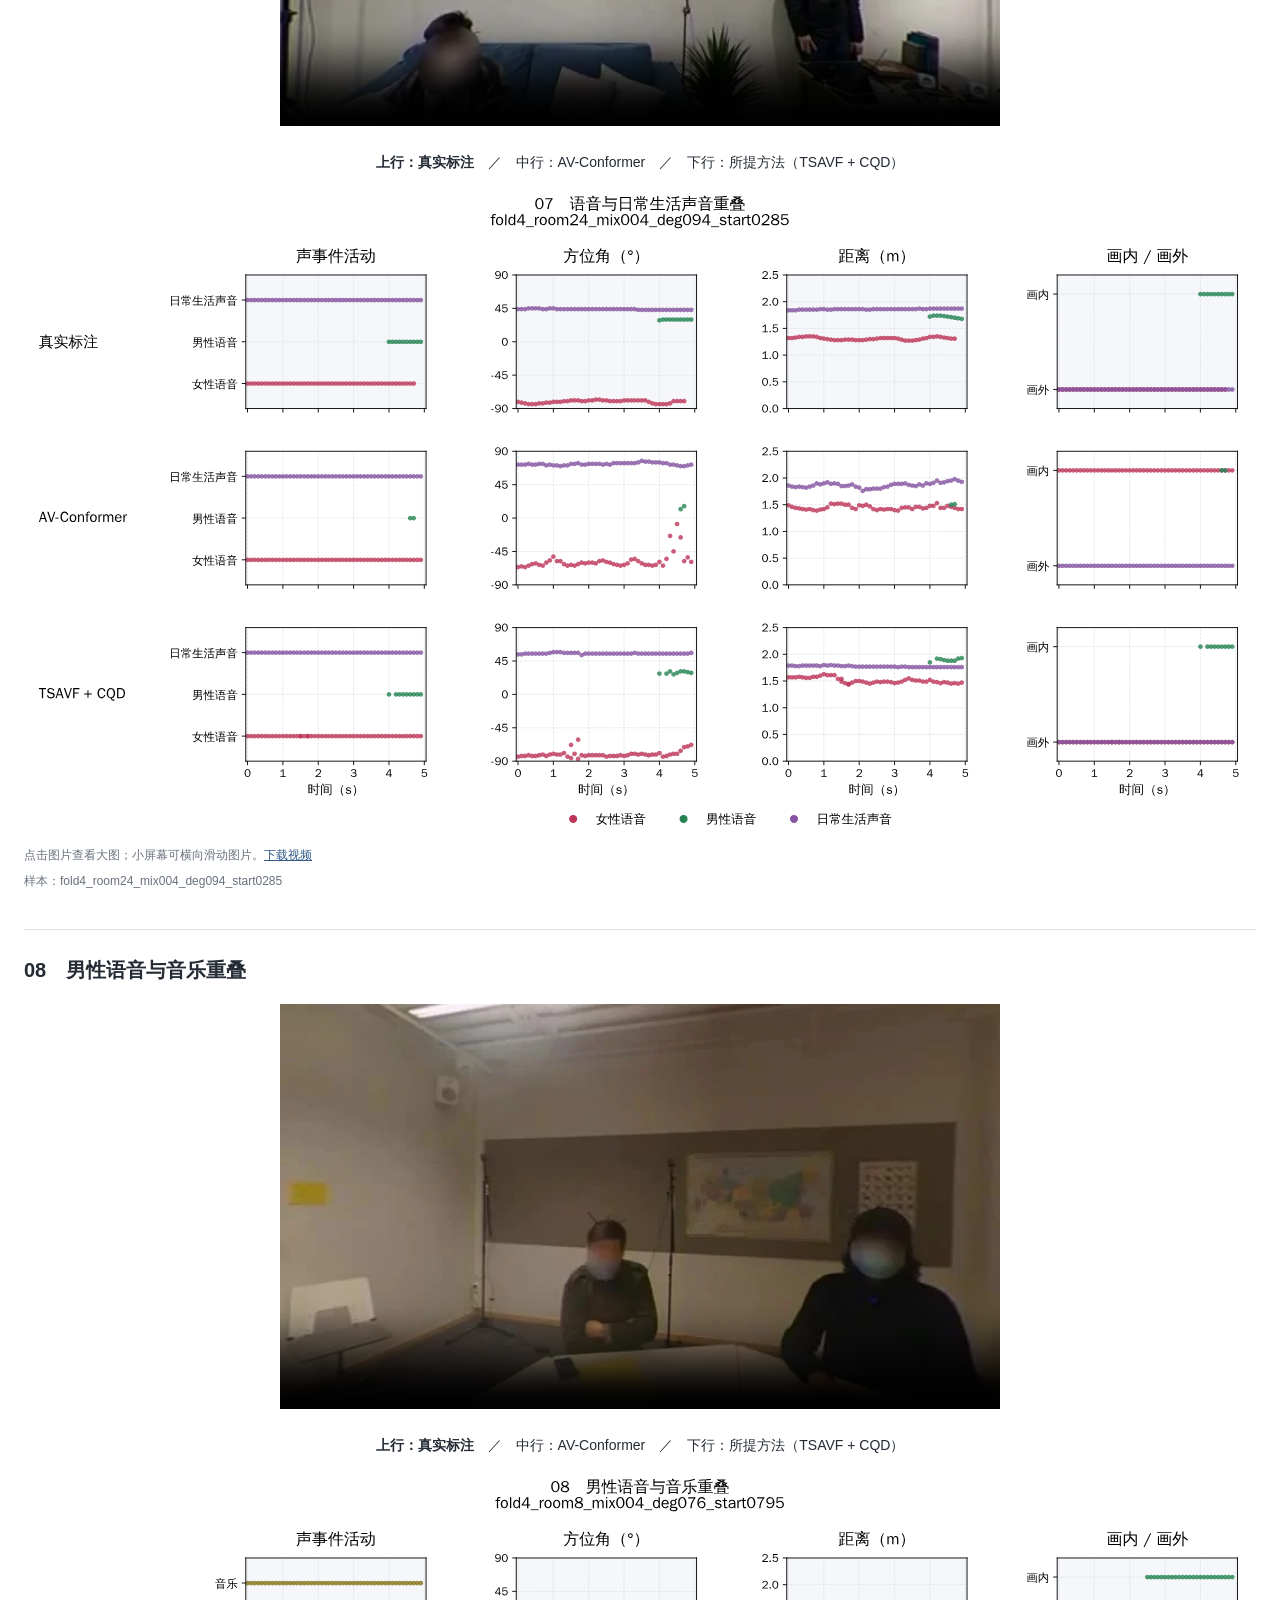
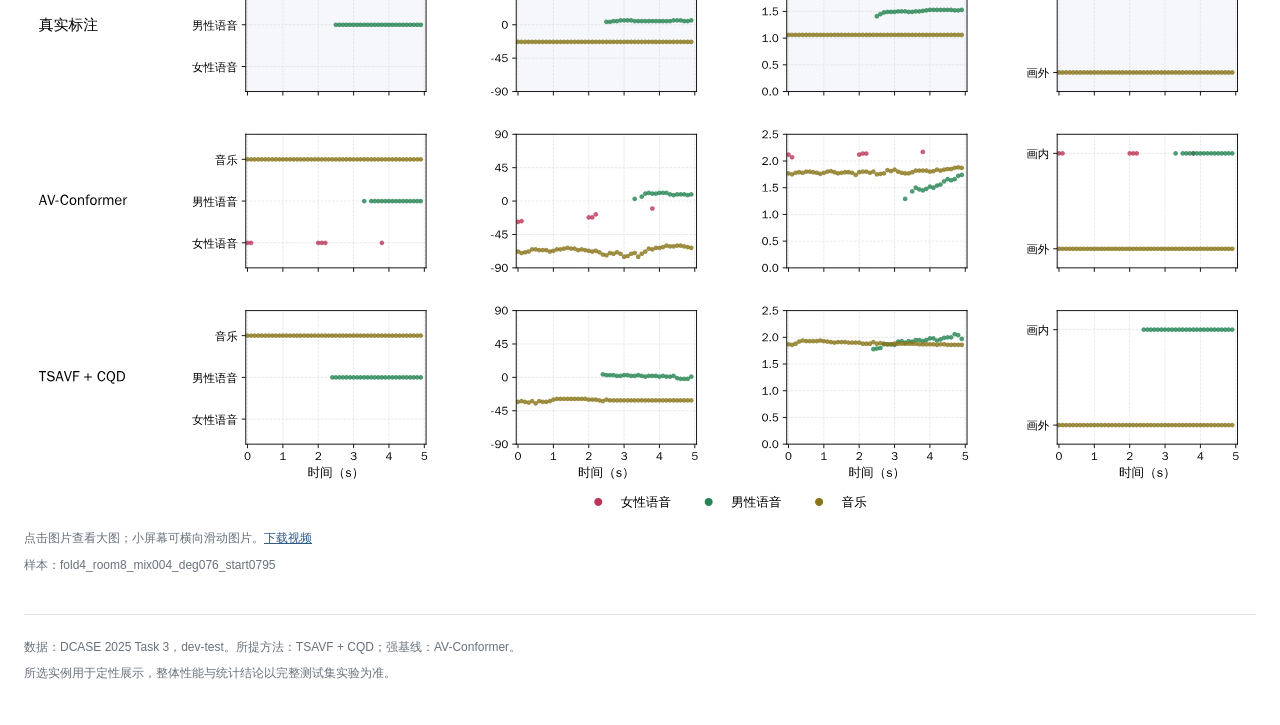
==== commit 3fa9b431: "Add files via upload" ====
--- a/index.html
+++ b/index.html
@@ -4,7 +4,7 @@
   <meta charset="utf-8">
   <meta name="viewport" content="width=device-width, initial-scale=1">
   <meta name="robots" content="noindex, nofollow">
-  <meta name="description" content="基于声源表征增强的声事件定位与检测：八个视听实例及真实标注、AV-Conformer和所提方法的分行对比。">
+  <meta name="description" content="基于声源表征增强的声事件定位与检测：八类场景、九个视听样本及真实标注、AV-Conformer和所提方法的分行对比。">
   <title>声事件定位与检测 · 视频实例</title>
   <link rel="icon" href="assets/favicon.svg" type="image/svg+xml">
   <link rel="stylesheet" href="styles.css">
@@ -14,10 +14,10 @@
     <header>
       <h1>声事件定位与检测：视频实例</h1>
       <p>基于声源表征增强的声事件定位与检测 · 补充材料</p>
-      <p>8个视听片段。每个实例包含带原始音频的视频，以及真实标注、AV-Conformer和所提方法的分行对比图。</p>
+      <p>8类场景、9个视听片段。每个样本包含带原始音频的视频，以及真实标注、AV-Conformer和所提方法的分行对比图。</p>
       <nav aria-label="样本目录"><a href="#case-01">01 乐器演奏</a>
         <a href="#case-02">02 语音类别区分</a>
-        <a href="#case-03">03 女性语音</a>
+        <a href="#case-03">03 水龙头声定位</a>
         <a href="#case-04">04 音乐声源</a>
         <a href="#case-05">05 语音与音乐：多声源场景</a>
         <a href="#case-06">06 男女语音重叠</a>
@@ -26,6 +26,8 @@
     </header>
     <section class="example" id="case-01">
       <h2>01　乐器演奏</h2>
+    <div class="sample-block">
+      
       <video controls playsinline preload="none" poster="assets/case-01-poster.webp"
              aria-label="乐器演奏视频，含原始音频">
         <source src="assets/case-01.mp4" type="video/mp4">
@@ -39,41 +41,66 @@
       </a>
       <p class="caption">点击图片查看大图；小屏幕可横向滑动图片。<a href="assets/case-01.mp4" download>下载视频</a></p>
       <p class="sample">样本：fold4_room15_mix010_deg208_start2234</p>
+    </div>
     </section>
     <section class="example" id="case-02">
       <h2>02　语音类别区分</h2>
+    <div class="sample-block">
+      <h3>样本1</h3>
       <video controls playsinline preload="none" poster="assets/case-02-poster.webp"
-             aria-label="语音类别区分视频，含原始音频">
+             aria-label="语音类别区分 · 样本1视频，含原始音频">
         <source src="assets/case-02.mp4" type="video/mp4">
         您的浏览器不支持视频播放，请<a href="assets/case-02.mp4">下载视频</a>。
       </video>
       <p class="row-guide"><strong>上行：真实标注</strong>　／　中行：AV-Conformer　／　下行：所提方法（TSAVF + CQD）</p>
       <a class="comparison" href="plots/02_fold4_room8_mix001_deg112_start1883.svg" target="_blank" rel="noopener"
-         aria-label="打开语音类别区分完整对比图">
+         aria-label="打开语音类别区分 · 样本1完整对比图">
         <img src="plots/02_fold4_room8_mix001_deg112_start1883.svg" loading="lazy" width="1500" height="800"
-             alt="语音类别区分。三行分别为真实标注、AV-Conformer和所提方法；四列分别为声事件活动、方位角、距离和画内画外，同列使用相同刻度。">
+             alt="语音类别区分 · 样本1。三行分别为真实标注、AV-Conformer和所提方法；四列分别为声事件活动、方位角、距离和画内画外，同列使用相同刻度。">
       </a>
       <p class="caption">点击图片查看大图；小屏幕可横向滑动图片。<a href="assets/case-02.mp4" download>下载视频</a></p>
       <p class="sample">样本：fold4_room8_mix001_deg112_start1883</p>
+    </div>
+    <div class="sample-block">
+      <h3>样本2</h3>
+      <video controls playsinline preload="none" poster="assets/case-02-2-poster.webp"
+             aria-label="语音类别区分 · 样本2视频，含原始音频">
+        <source src="assets/case-02-2.mp4" type="video/mp4">
+        您的浏览器不支持视频播放，请<a href="assets/case-02-2.mp4">下载视频</a>。
+      </video>
+      <p class="row-guide"><strong>上行：真实标注</strong>　／　中行：AV-Conformer　／　下行：所提方法（TSAVF + CQD）</p>
+      <a class="comparison" href="plots/02_fold4_room8_mix001_deg049_start0277.svg" target="_blank" rel="noopener"
+         aria-label="打开语音类别区分 · 样本2完整对比图">
+        <img src="plots/02_fold4_room8_mix001_deg049_start0277.svg" loading="lazy" width="1500" height="800"
+             alt="语音类别区分 · 样本2。三行分别为真实标注、AV-Conformer和所提方法；四列分别为声事件活动、方位角、距离和画内画外，同列使用相同刻度。">
+      </a>
+      <p class="caption">点击图片查看大图；小屏幕可横向滑动图片。<a href="assets/case-02-2.mp4" download>下载视频</a></p>
+      <p class="sample">样本：fold4_room8_mix001_deg049_start0277</p>
+    </div>
     </section>
     <section class="example" id="case-03">
-      <h2>03　女性语音</h2>
+      <h2>03　水龙头声定位</h2>
+    <div class="sample-block">
+      
       <video controls playsinline preload="none" poster="assets/case-03-poster.webp"
-             aria-label="女性语音视频，含原始音频">
+             aria-label="水龙头声定位视频，含原始音频">
         <source src="assets/case-03.mp4" type="video/mp4">
         您的浏览器不支持视频播放，请<a href="assets/case-03.mp4">下载视频</a>。
       </video>
       <p class="row-guide"><strong>上行：真实标注</strong>　／　中行：AV-Conformer　／　下行：所提方法（TSAVF + CQD）</p>
-      <a class="comparison" href="plots/03_fold4_room24_mix006_deg015_start1049.svg" target="_blank" rel="noopener"
-         aria-label="打开女性语音完整对比图">
-        <img src="plots/03_fold4_room24_mix006_deg015_start1049.svg" loading="lazy" width="1500" height="800"
-             alt="女性语音。三行分别为真实标注、AV-Conformer和所提方法；四列分别为声事件活动、方位角、距离和画内画外，同列使用相同刻度。">
+      <a class="comparison" href="plots/03_fold4_room15_mix003_deg026_start1652.svg" target="_blank" rel="noopener"
+         aria-label="打开水龙头声定位完整对比图">
+        <img src="plots/03_fold4_room15_mix003_deg026_start1652.svg" loading="lazy" width="1500" height="800"
+             alt="水龙头声定位。三行分别为真实标注、AV-Conformer和所提方法；四列分别为声事件活动、方位角、距离和画内画外，同列使用相同刻度。">
       </a>
       <p class="caption">点击图片查看大图；小屏幕可横向滑动图片。<a href="assets/case-03.mp4" download>下载视频</a></p>
-      <p class="sample">样本：fold4_room24_mix006_deg015_start1049</p>
+      <p class="sample">样本：fold4_room15_mix003_deg026_start1652</p>
+    </div>
     </section>
     <section class="example" id="case-04">
       <h2>04　音乐声源</h2>
+    <div class="sample-block">
+      
       <video controls playsinline preload="none" poster="assets/case-04-poster.webp"
              aria-label="音乐声源视频，含原始音频">
         <source src="assets/case-04.mp4" type="video/mp4">
@@ -87,9 +114,12 @@
       </a>
       <p class="caption">点击图片查看大图；小屏幕可横向滑动图片。<a href="assets/case-04.mp4" download>下载视频</a></p>
       <p class="sample">样本：fold4_room10_mix001_deg333_start1111</p>
+    </div>
     </section>
     <section class="example" id="case-05">
       <h2>05　语音与音乐：多声源场景</h2>
+    <div class="sample-block">
+      
       <video controls playsinline preload="none" poster="assets/case-05-poster.webp"
              aria-label="语音与音乐：多声源场景视频，含原始音频">
         <source src="assets/case-05.mp4" type="video/mp4">
@@ -103,9 +133,12 @@
       </a>
       <p class="caption">点击图片查看大图；小屏幕可横向滑动图片。<a href="assets/case-05.mp4" download>下载视频</a></p>
       <p class="sample">样本：fold4_room15_mix009_deg175_start1837</p>
+    </div>
     </section>
     <section class="example" id="case-06">
       <h2>06　男女语音重叠</h2>
+    <div class="sample-block">
+      
       <video controls playsinline preload="none" poster="assets/case-06-poster.webp"
              aria-label="男女语音重叠视频，含原始音频">
         <source src="assets/case-06.mp4" type="video/mp4">
@@ -119,9 +152,12 @@
       </a>
       <p class="caption">点击图片查看大图；小屏幕可横向滑动图片。<a href="assets/case-06.mp4" download>下载视频</a></p>
       <p class="sample">样本：fold4_room8_mix005_deg293_start0449</p>
+    </div>
     </section>
     <section class="example" id="case-07">
       <h2>07　语音与日常生活声音重叠</h2>
+    <div class="sample-block">
+      
       <video controls playsinline preload="none" poster="assets/case-07-poster.webp"
              aria-label="语音与日常生活声音重叠视频，含原始音频">
         <source src="assets/case-07.mp4" type="video/mp4">
@@ -135,9 +171,12 @@
       </a>
       <p class="caption">点击图片查看大图；小屏幕可横向滑动图片。<a href="assets/case-07.mp4" download>下载视频</a></p>
       <p class="sample">样本：fold4_room24_mix004_deg094_start0285</p>
+    </div>
     </section>
     <section class="example" id="case-08">
       <h2>08　男性语音与音乐重叠</h2>
+    <div class="sample-block">
+      
       <video controls playsinline preload="none" poster="assets/case-08-poster.webp"
              aria-label="男性语音与音乐重叠视频，含原始音频">
         <source src="assets/case-08.mp4" type="video/mp4">
@@ -151,6 +190,7 @@
       </a>
       <p class="caption">点击图片查看大图；小屏幕可横向滑动图片。<a href="assets/case-08.mp4" download>下载视频</a></p>
       <p class="sample">样本：fold4_room8_mix004_deg076_start0795</p>
+    </div>
     </section>
     <footer>
       <p>数据：DCASE 2025 Task 3，dev-test。所提方法：TSAVF + CQD；强基线：AV-Conformer。</p>
--- a/styles.css
+++ b/styles.css
@@ -10,6 +10,9 @@
 nav a { text-underline-offset: 4px; }
 .example { margin-top: 36px; padding-top: 22px; border-top: 1px solid #dce0e5; }
 h2 { font-size: 20px; margin: 0 0 16px; font-weight: 600; }
+h3 { font-size: 16px; margin: 0 0 12px; font-weight: 600; }
+.sample-block + .sample-block { margin-top: 32px; padding-top: 24px;
+  border-top: 1px dashed #dce0e5; }
 video { display: block; width: min(100%, 720px); aspect-ratio: 16 / 9;
   margin: 0 auto; background: #151719; }
 .row-guide { margin: 24px 0 8px; text-align: center; font-size: 14px; }
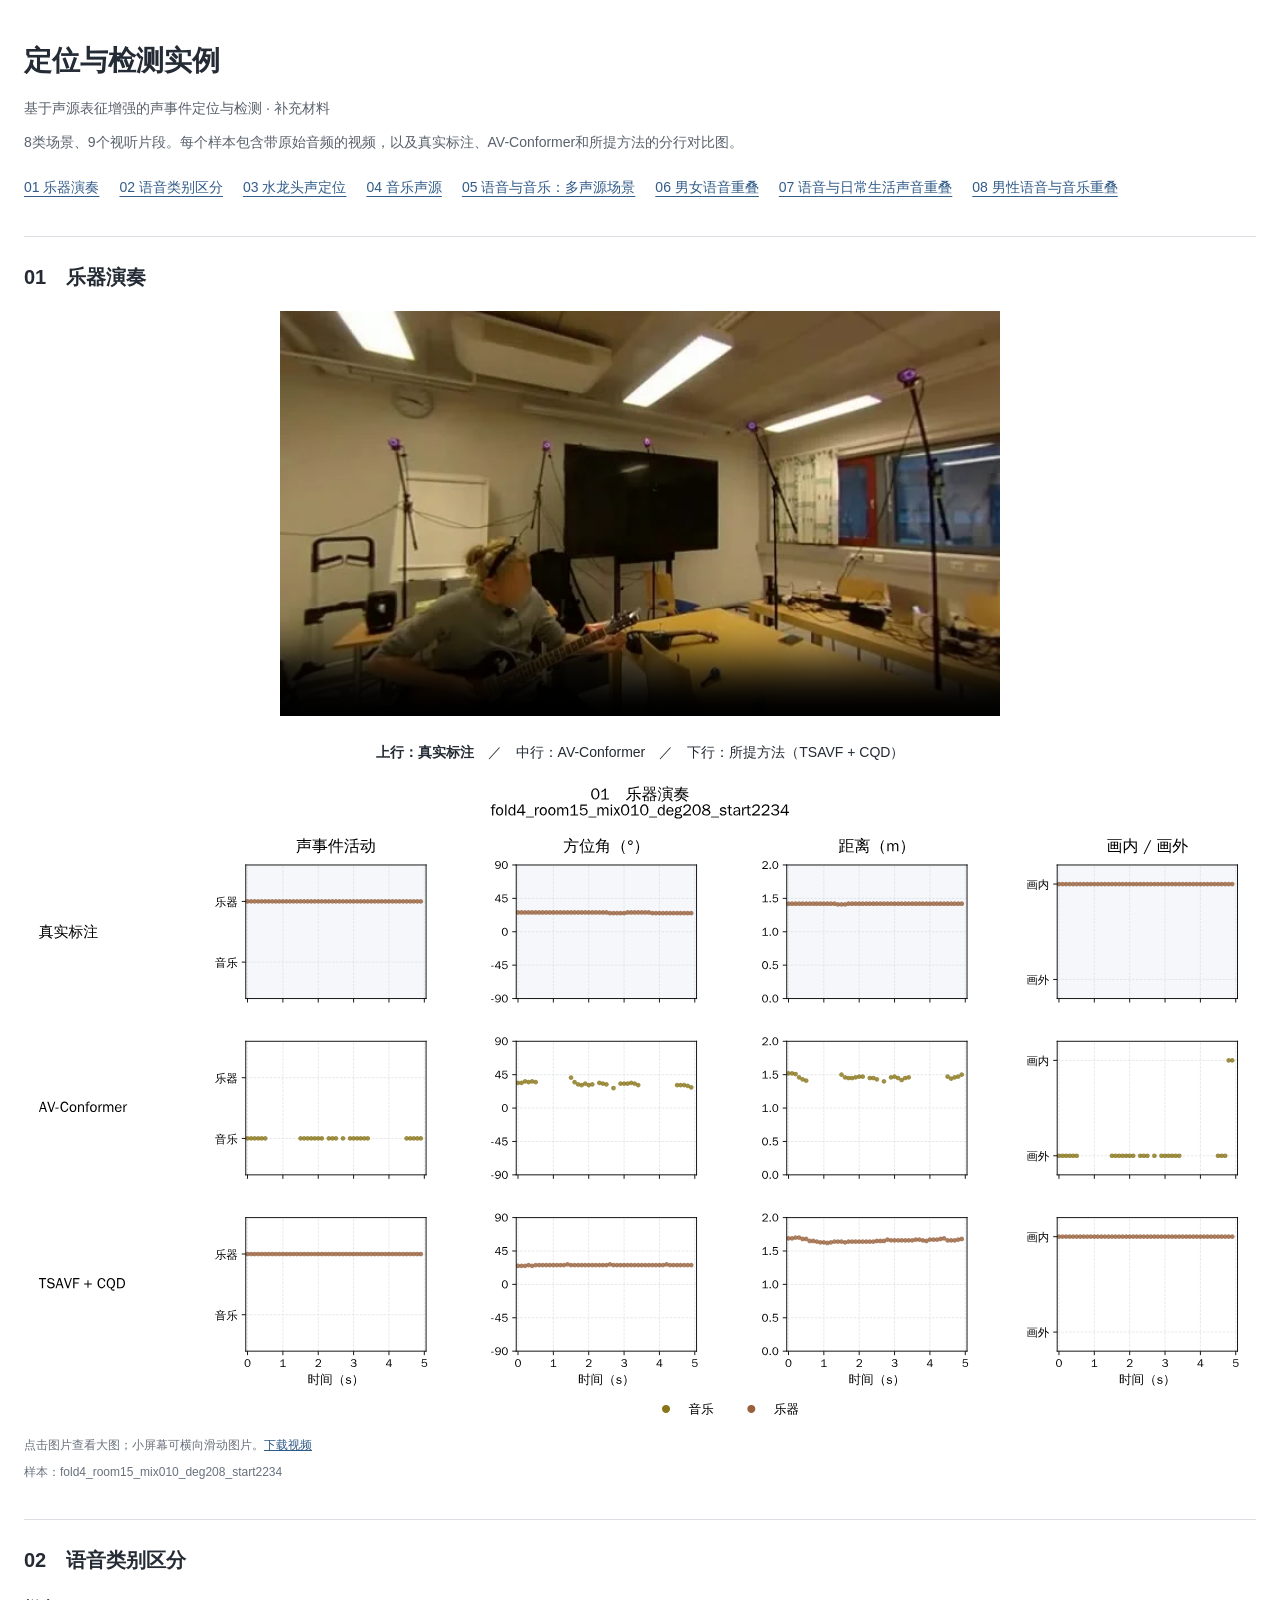
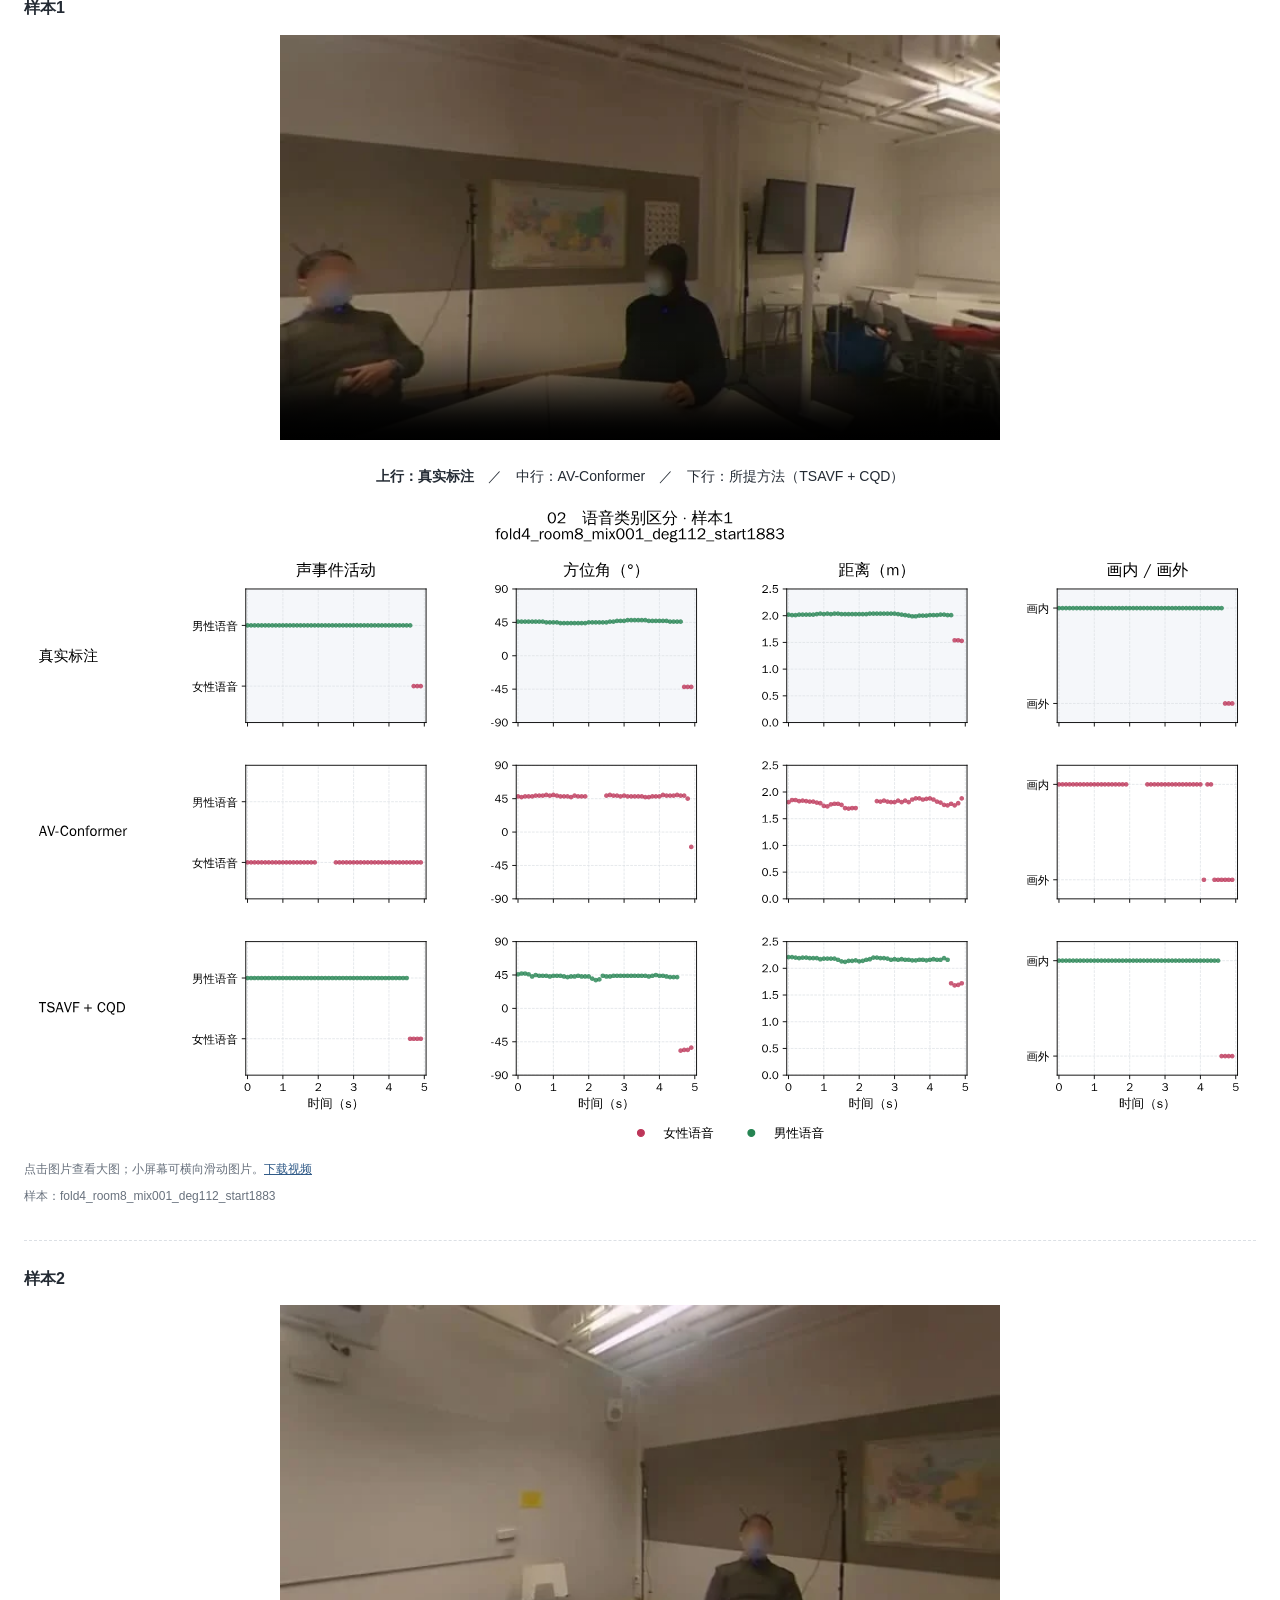
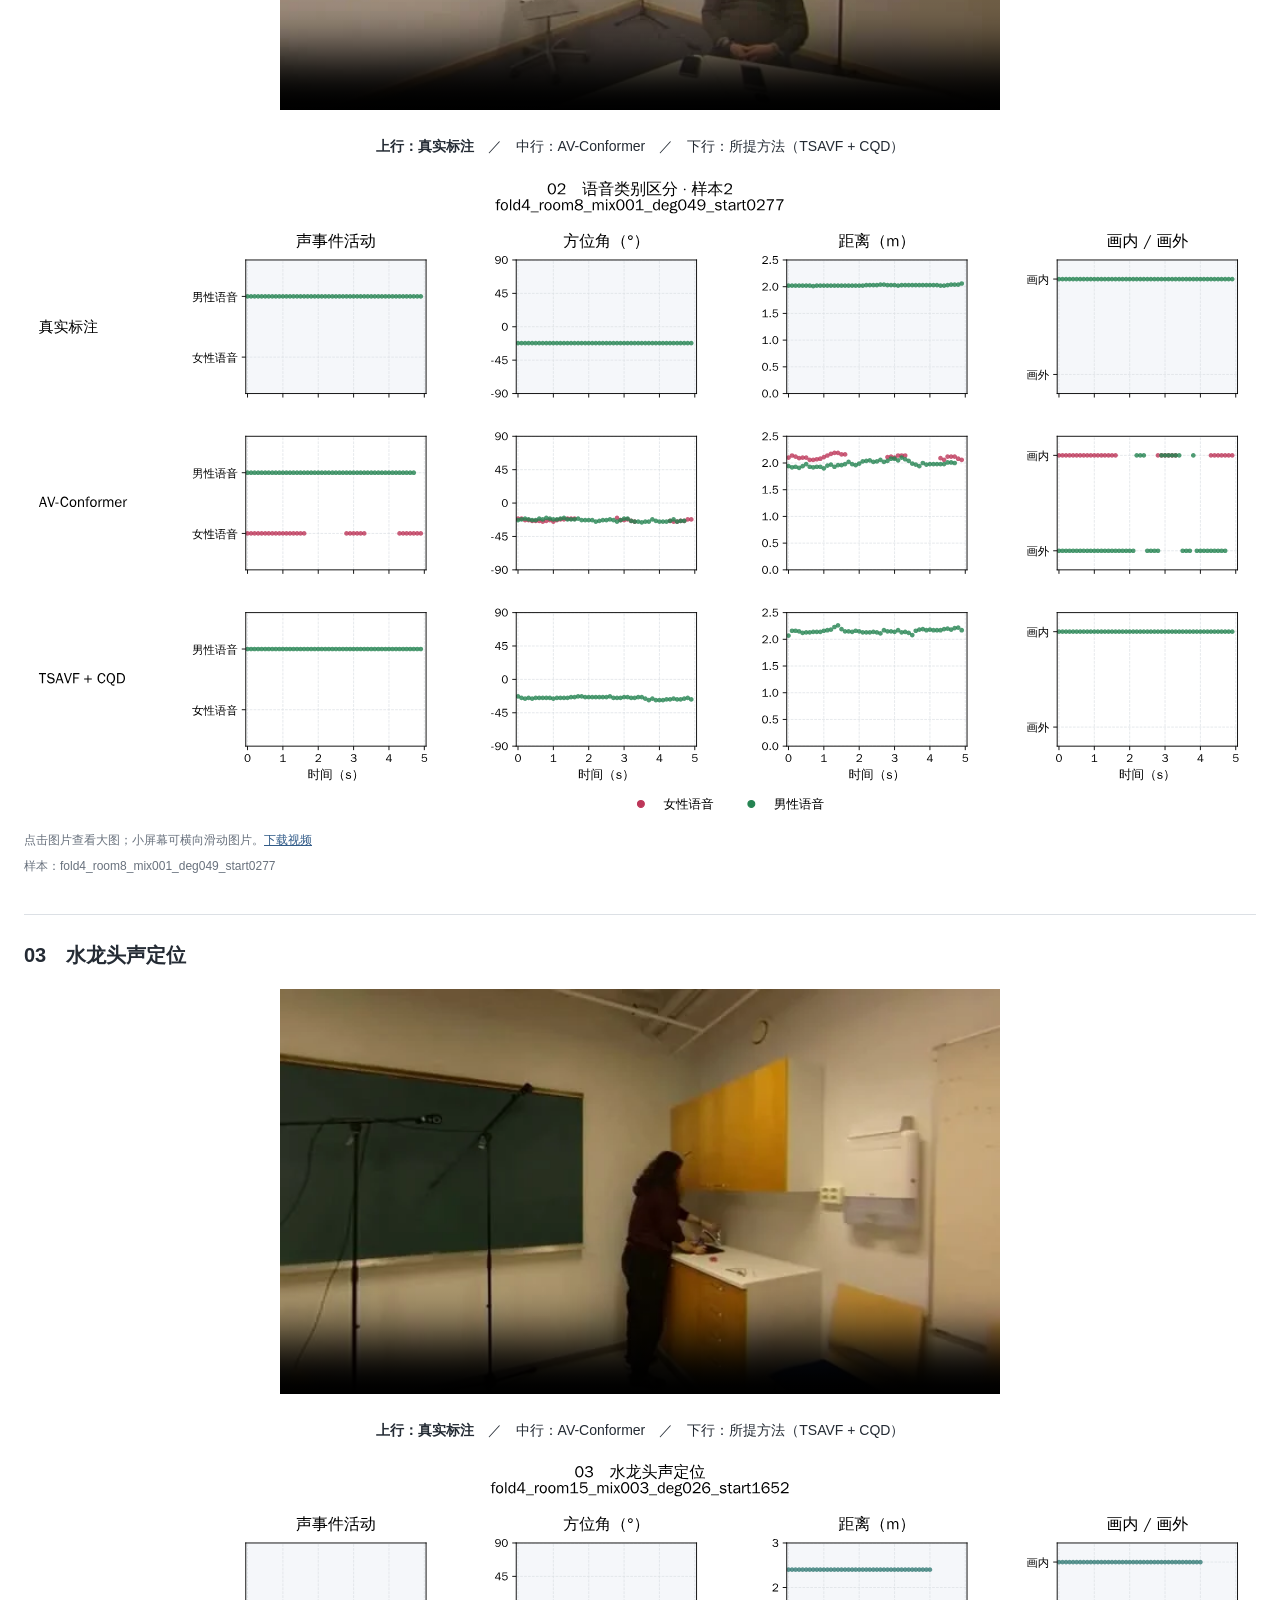
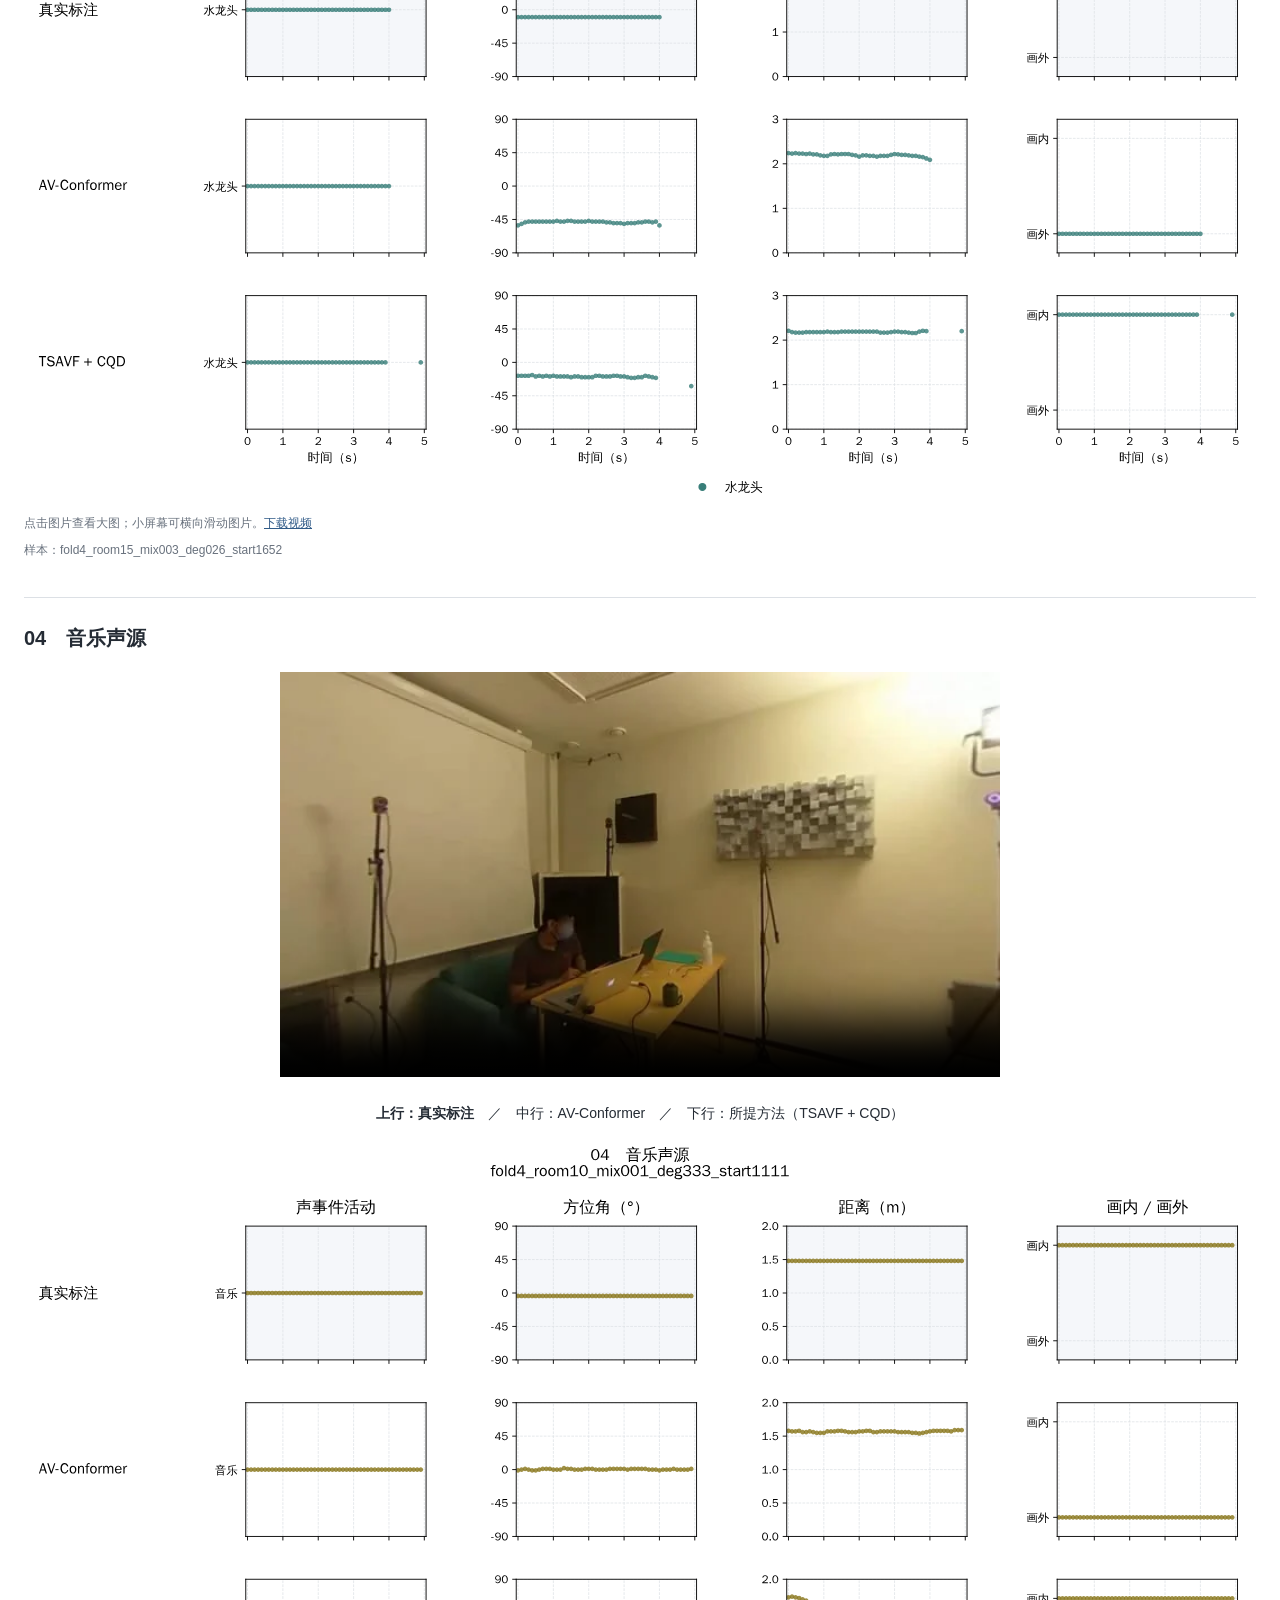
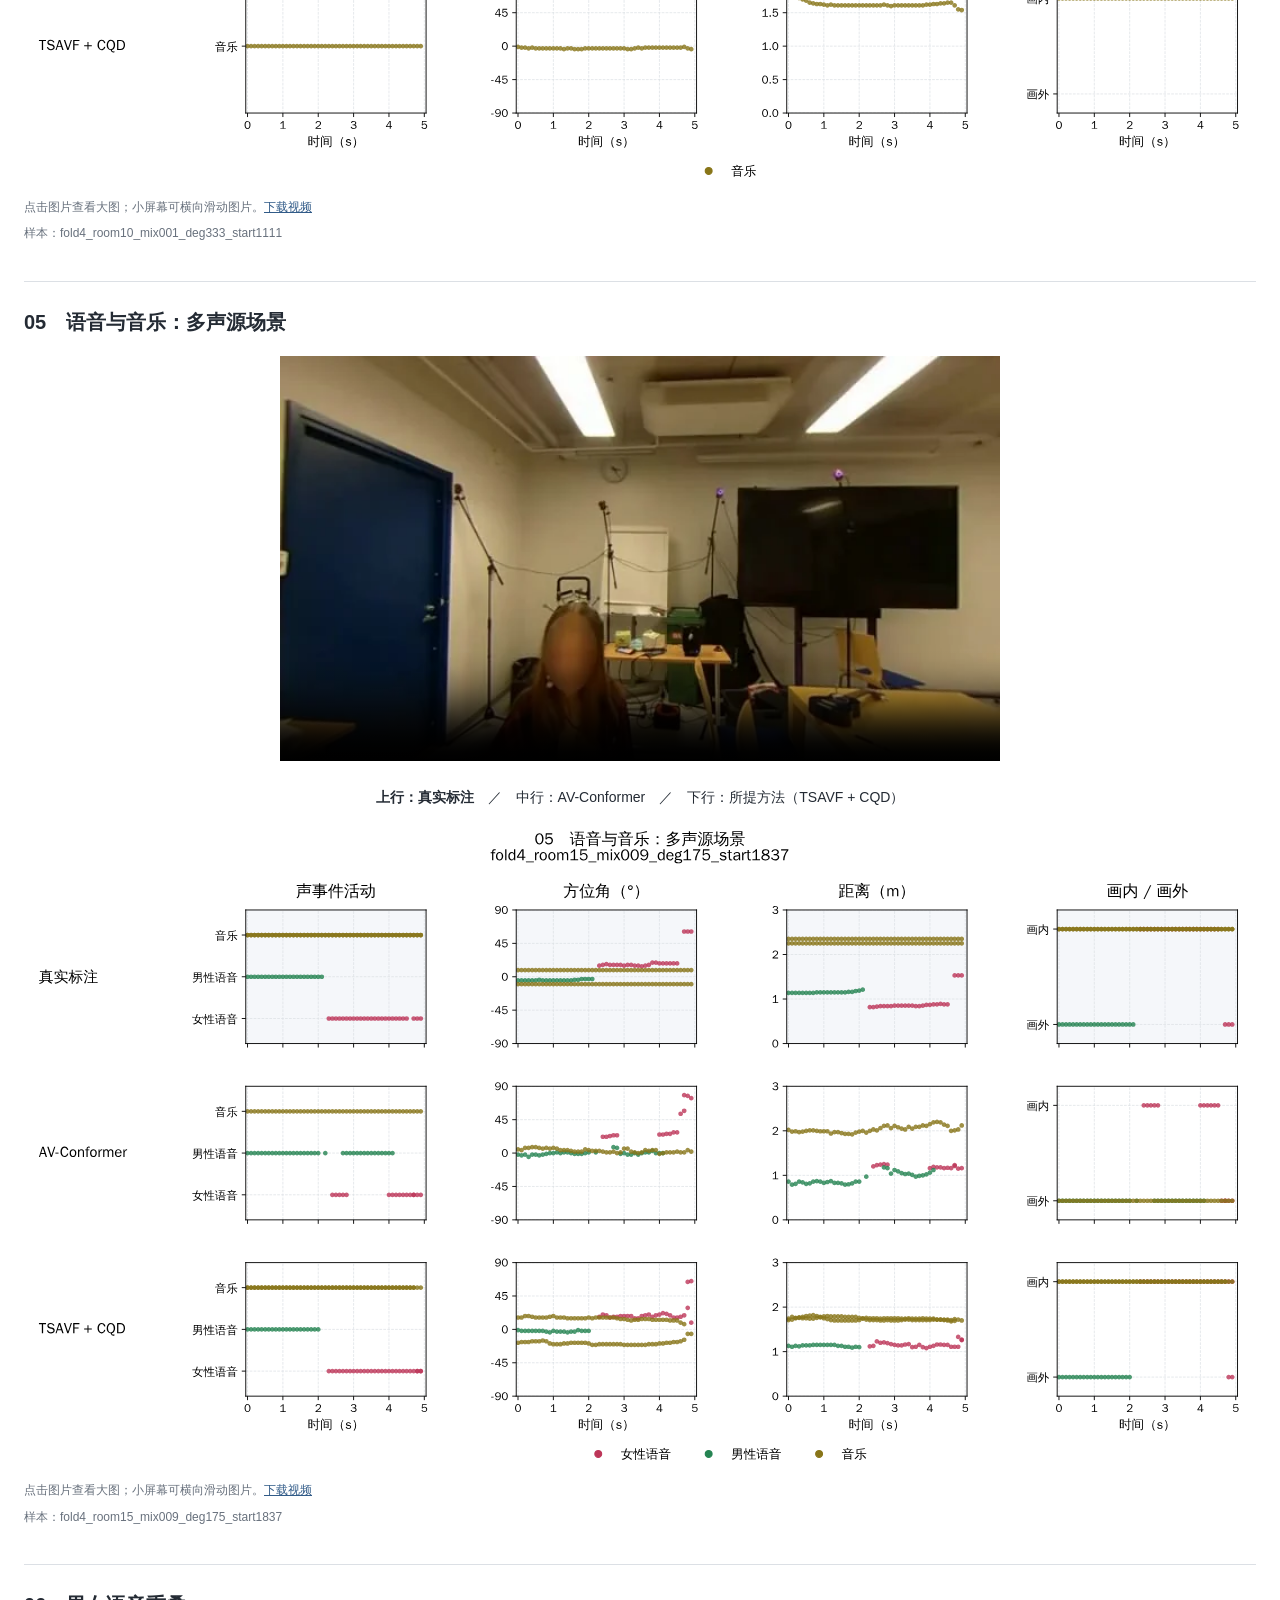
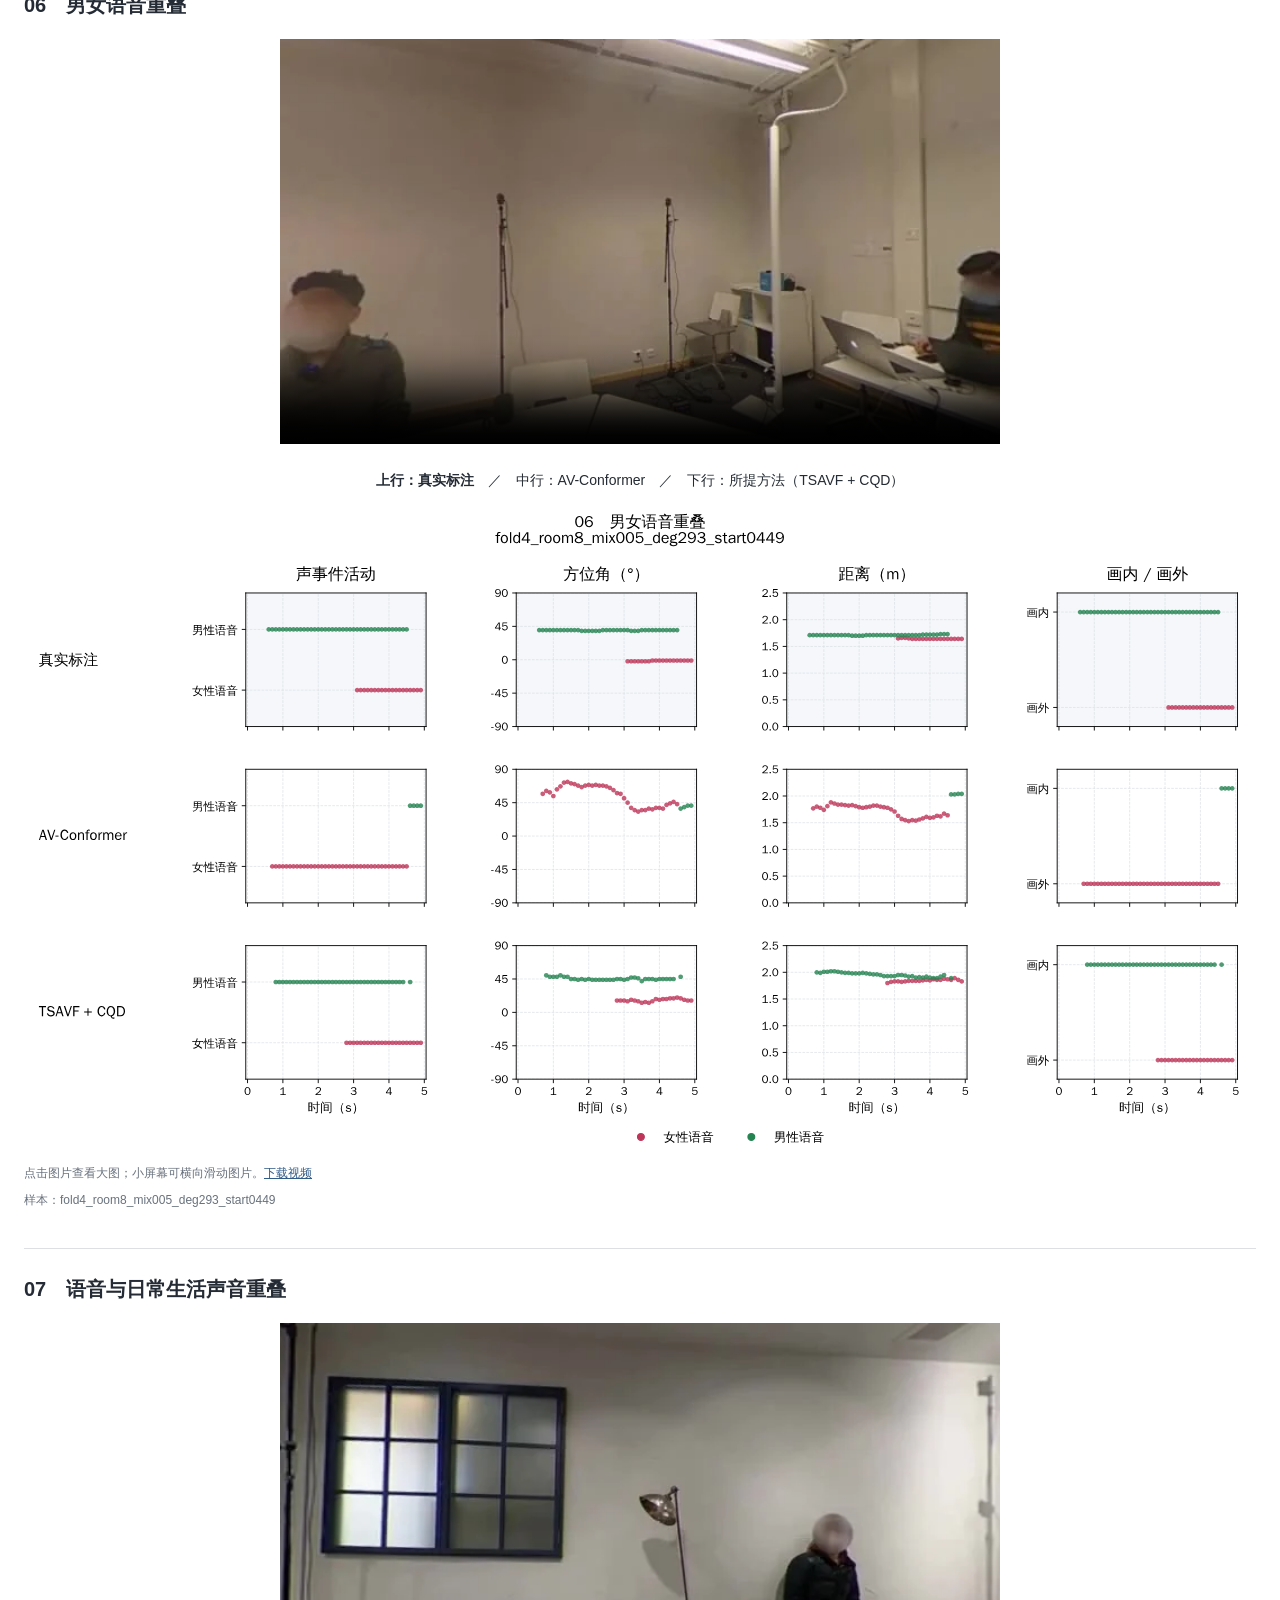
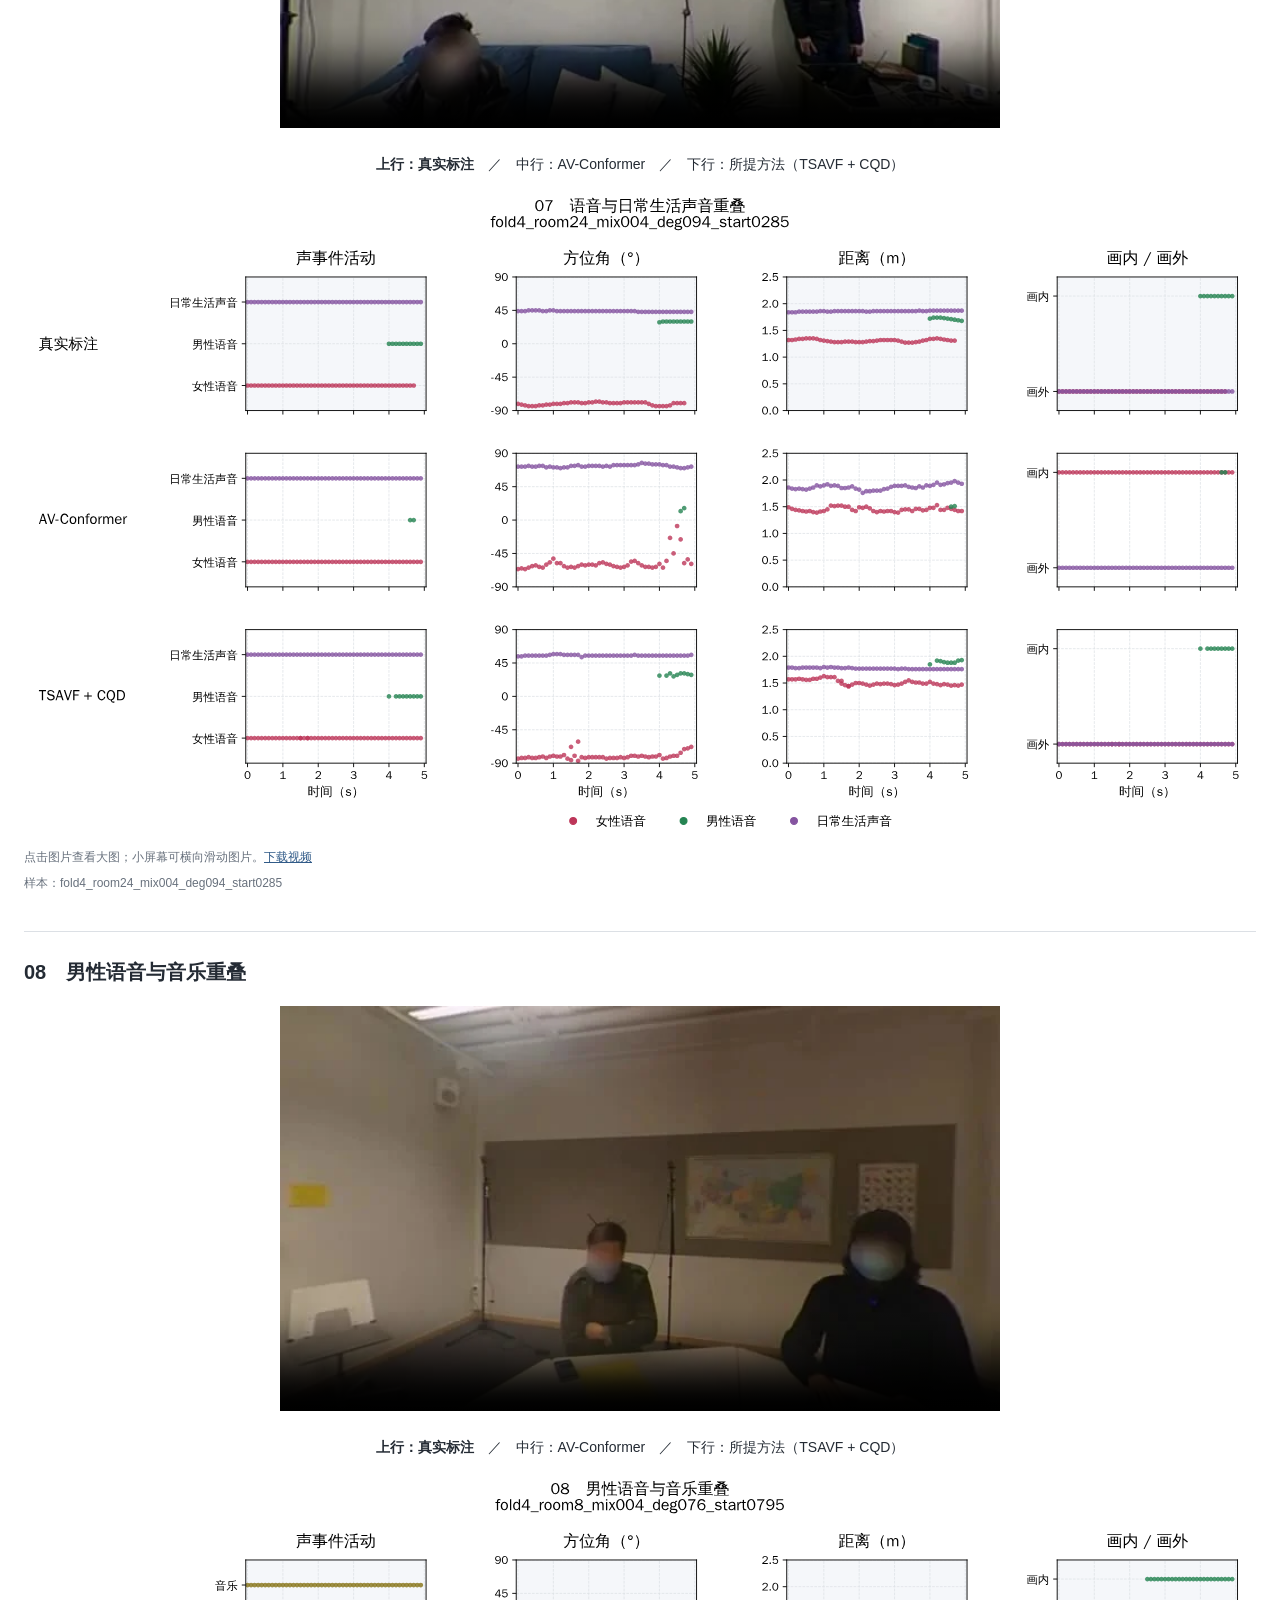
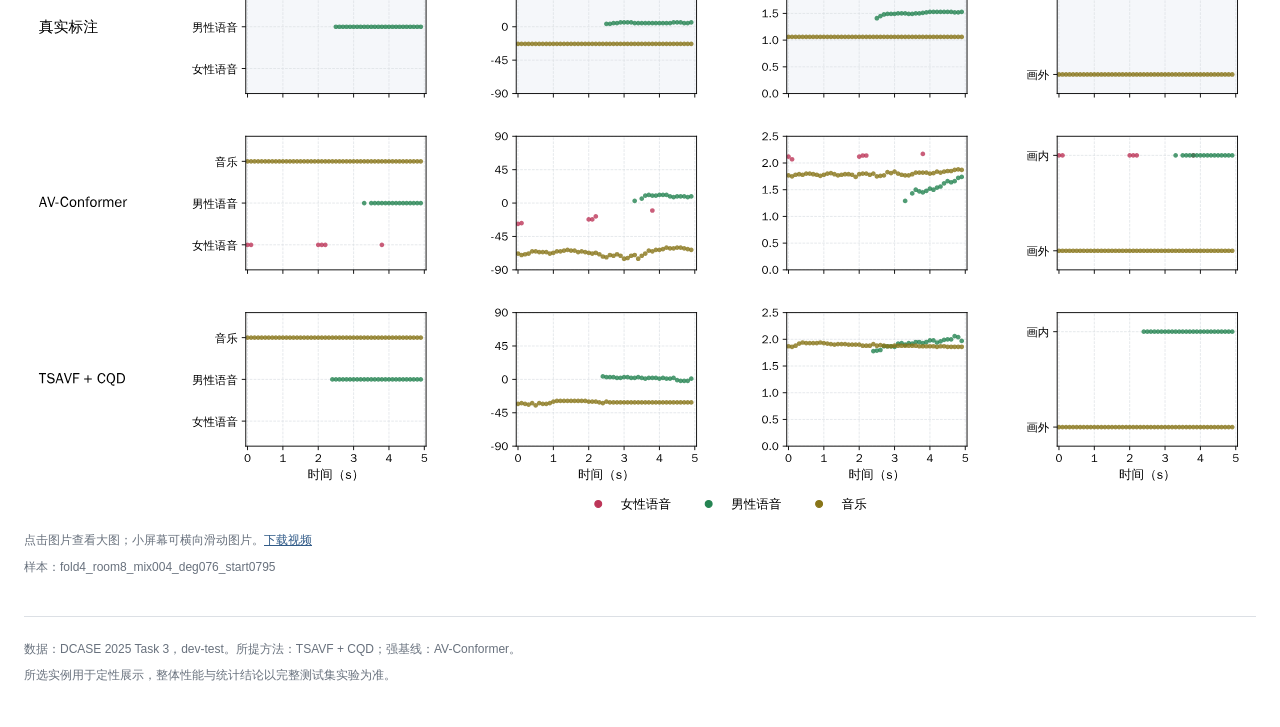
==== commit 300fb82b: "Add files via upload" ====
--- a/index.html
+++ b/index.html
@@ -4,18 +4,18 @@
   <meta charset="utf-8">
   <meta name="viewport" content="width=device-width, initial-scale=1">
   <meta name="robots" content="noindex, nofollow">
-  <meta name="description" content="基于声源表征增强的声事件定位与检测：八类场景、九个视听样本及真实标注、AV-Conformer和所提方法的分行对比。">
-  <title>声事件定位与检测 · 视频实例</title>
+  <meta name="description" content="基于声源表征增强的声事件定位与检测：定位与检测实例。">
+  <title>定位与检测实例</title>
   <link rel="icon" href="assets/favicon.svg" type="image/svg+xml">
   <link rel="stylesheet" href="styles.css">
 </head>
 <body>
   <main>
     <header>
-      <h1>声事件定位与检测：视频实例</h1>
+      <h1>定位与检测实例</h1>
       <p>基于声源表征增强的声事件定位与检测 · 补充材料</p>
-      <p>8类场景、9个视听片段。每个样本包含带原始音频的视频，以及真实标注、AV-Conformer和所提方法的分行对比图。</p>
-      <nav aria-label="样本目录"><a href="#case-01">01 乐器演奏</a>
+      <p class="section-intro">8类场景、9个视听片段。每个样本包含带原始音频的视频，以及真实标注、AV-Conformer和所提方法的分行对比图。</p>
+      <nav aria-label="定位与检测实例目录"><a href="#case-01">01 乐器演奏</a>
         <a href="#case-02">02 语音类别区分</a>
         <a href="#case-03">03 水龙头声定位</a>
         <a href="#case-04">04 音乐声源</a>
--- a/styles.css
+++ b/styles.css
@@ -8,6 +8,7 @@
 header p { margin: 6px 0; color: #59616c; font-size: 14px; }
 nav { display: flex; flex-wrap: wrap; gap: 8px 20px; margin-top: 20px; font-size: 14px; }
 nav a { text-underline-offset: 4px; }
+.section-intro { color: #59616c; font-size: 14px; margin: 8px 0; }
 .example { margin-top: 36px; padding-top: 22px; border-top: 1px solid #dce0e5; }
 h2 { font-size: 20px; margin: 0 0 16px; font-weight: 600; }
 h3 { font-size: 16px; margin: 0 0 12px; font-weight: 600; }
@@ -22,6 +23,7 @@
 a:focus-visible, video:focus-visible { outline: 3px solid #315b88; outline-offset: 4px; }
 .caption, .sample { color: #68717d; font-size: 12px; margin: 5px 0; }
 .sample { overflow-wrap: anywhere; }
+.observation { max-width: 960px; margin: 14px auto; font-size: 14px; }
 footer { margin-top: 38px; border-top: 1px solid #dce0e5; padding-top: 18px;
   font-size: 12px; color: #68717d; }
 footer p { margin: 4px 0; }
